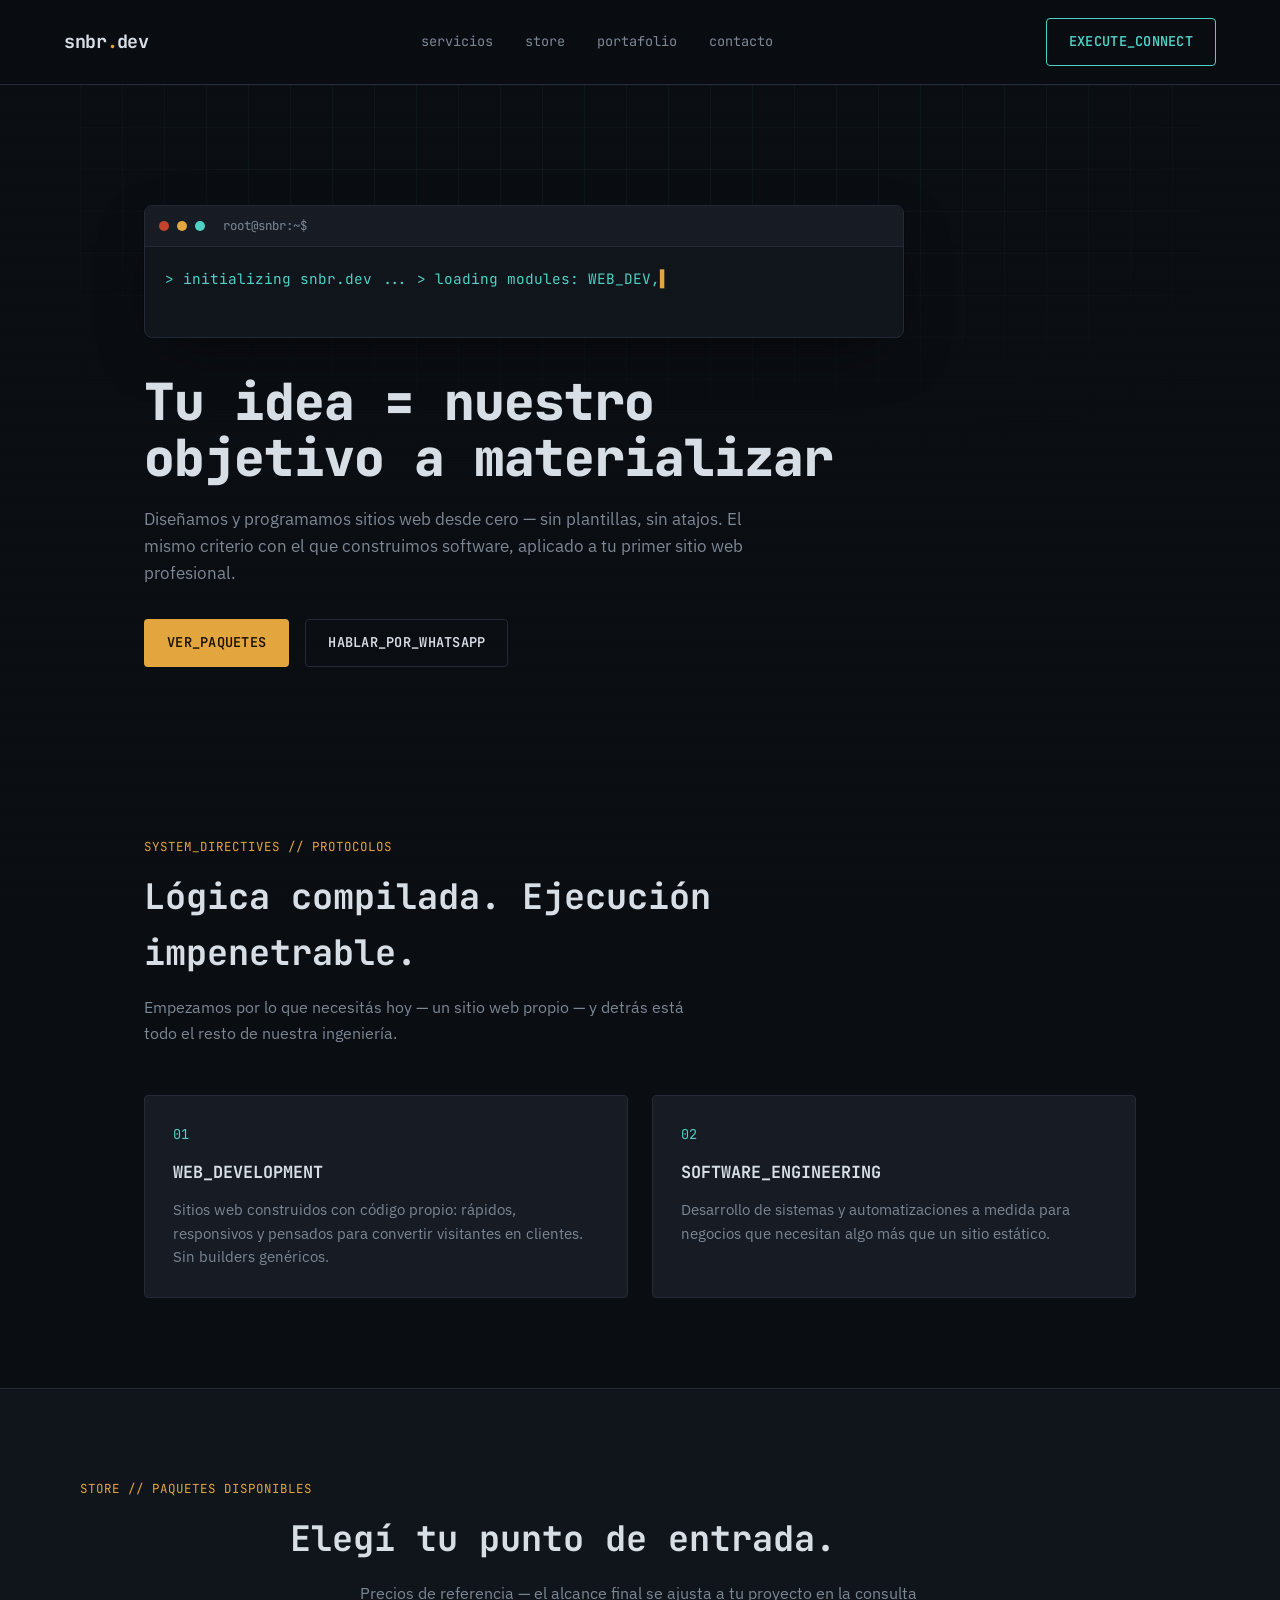
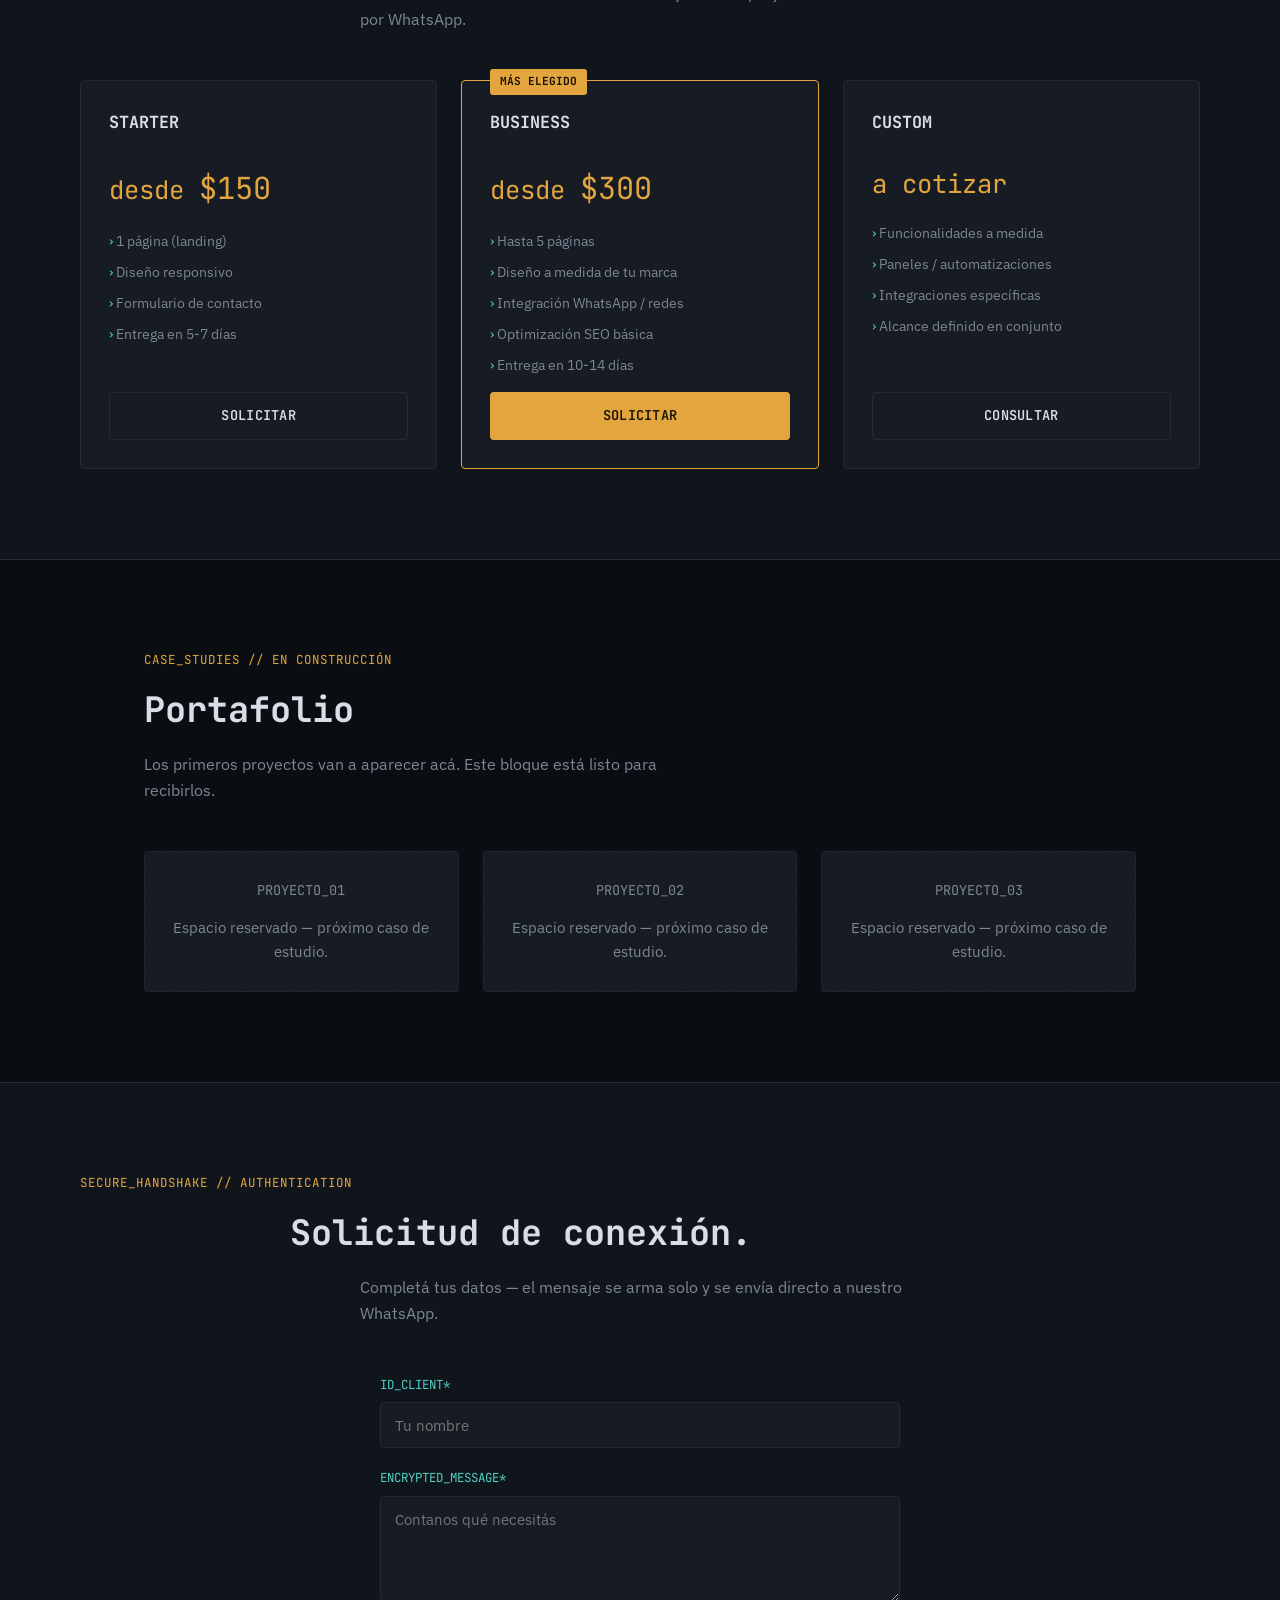
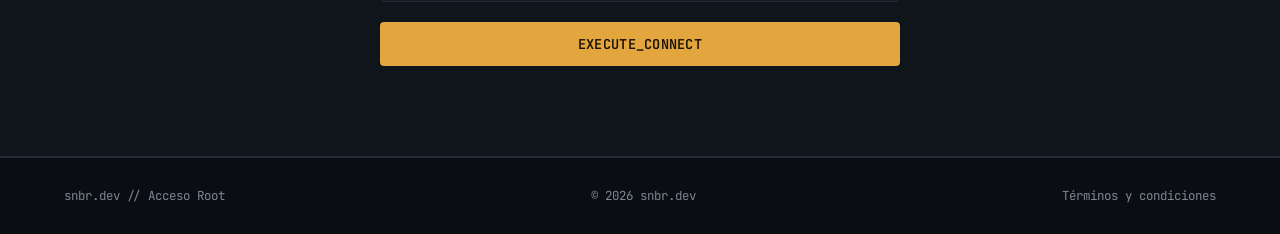
==== index.html @ dbf8ba13 "actualizacion sitio web" ====
<!DOCTYPE html>
<html lang="es">
<head>
<meta charset="UTF-8">
<meta name="viewport" content="width=device-width, initial-scale=1.0">
<title>snbr.dev // sistemas y sitios web</title>
<meta name="description" content="snbr.dev — desarrollo de sitios web y software a medida. Código propio, sin plantillas.">
<link rel="preconnect" href="https://fonts.googleapis.com">
<link rel="preconnect" href="https://fonts.gstatic.com" crossorigin>
<link href="https://fonts.googleapis.com/css2?family=JetBrains+Mono:wght@400;500;700;800&family=IBM+Plex+Sans:wght@400;500;600&display=swap" rel="stylesheet">
<link rel="stylesheet" href="style.css">
</head>
<body>

<div class="scanline"></div>

<!-- NAV -->
<header class="nav" id="nav">
  <a href="#top" class="nav__logo">snbr<span class="dot">.</span>dev</a>
  <nav class="nav__links" id="navLinks">
    <a href="#servicios">servicios</a>
    <a href="#store">store</a>
    <a href="#portafolio">portafolio</a>
    <a href="#contacto">contacto</a>
  </nav>
  <a href="https://wa.link/q2kxcn" target="_blank" rel="noopener" class="btn btn--ghost nav__cta">EXECUTE_CONNECT</a>
  <button class="nav__toggle" id="navToggle" aria-label="Abrir menú">
    <span></span><span></span><span></span>
  </button>
</header>

<!-- HERO -->
<section class="hero" id="top">
  <div class="hero__grid"></div>
  <div class="hero__content">
    <div class="terminal" id="bootTerminal">
      <div class="terminal__bar">
        <span class="dot dot--red"></span><span class="dot dot--amber"></span><span class="dot dot--green"></span>
        <span class="terminal__title">root@snbr:~$</span>
      </div>
      <div class="terminal__body" id="bootBody">
        <span id="bootText"></span><span class="cursor">▌</span>
      </div>
    </div>

    <h1 class="hero__title">Tu idea = nuestro objetivo a materializar</h1>
    <p class="hero__subtitle">Diseñamos y programamos sitios web desde cero — sin plantillas, sin atajos. El mismo criterio con el que construimos software, aplicado a tu primer sitio web profesional.</p>

    <div class="hero__actions">
      <a href="#store" class="btn btn--primary">VER_PAQUETES</a>
      <a href="https://wa.link/q2kxcn" target="_blank" rel="noopener" class="btn btn--outline">HABLAR_POR_WHATSAPP</a>
    </div>
  </div>
</section>

<!-- SERVICIOS -->
<section class="section" id="servicios">
  <p class="eyebrow">SYSTEM_DIRECTIVES // PROTOCOLOS</p>
  <h2 class="section__title">Lógica compilada. Ejecución impenetrable.</h2>
  <p class="section__lead">Empezamos por lo que necesitás hoy — un sitio web propio — y detrás está todo el resto de nuestra ingeniería.</p>

  <div class="cards cards--2">
    <article class="card">
      <span class="card__index">01</span>
      <h3 class="card__title">WEB_DEVELOPMENT</h3>
      <p class="card__text">Sitios web construidos con código propio: rápidos, responsivos y pensados para convertir visitantes en clientes. Sin builders genéricos.</p>
    </article>
    <article class="card">
      <span class="card__index">02</span>
      <h3 class="card__title">SOFTWARE_ENGINEERING</h3>
      <p class="card__text">Desarrollo de sistemas y automatizaciones a medida para negocios que necesitan algo más que un sitio estático.</p>
    </article>
  </div>
</section>

<!-- STORE -->
<section class="section section--alt" id="store">
  <p class="eyebrow">STORE // PAQUETES DISPONIBLES</p>
  <h2 class="section__title">Elegí tu punto de entrada.</h2>
  <p class="section__lead">Precios de referencia — el alcance final se ajusta a tu proyecto en la consulta por WhatsApp.</p>

  <div class="cards cards--3">
    <article class="card card--pricing">
      <h3 class="card__title">STARTER</h3>
      <p class="card__price">desde <span>$150</span></p>
      <ul class="card__list">
        <li>1 página (landing)</li>
        <li>Diseño responsivo</li>
        <li>Formulario de contacto</li>
        <li>Entrega en 5-7 días</li>
      </ul>
      <a href="https://wa.link/q2kxcn" target="_blank" rel="noopener" class="btn btn--outline btn--block">SOLICITAR</a>
    </article>

    <article class="card card--pricing card--featured">
      <span class="card__badge">MÁS ELEGIDO</span>
      <h3 class="card__title">BUSINESS</h3>
      <p class="card__price">desde <span>$300</span></p>
      <ul class="card__list">
        <li>Hasta 5 páginas</li>
        <li>Diseño a medida de tu marca</li>
        <li>Integración WhatsApp / redes</li>
        <li>Optimización SEO básica</li>
        <li>Entrega en 10-14 días</li>
      </ul>
      <a href="https://wa.link/q2kxcn" target="_blank" rel="noopener" class="btn btn--primary btn--block">SOLICITAR</a>
    </article>

    <article class="card card--pricing">
      <h3 class="card__title">CUSTOM</h3>
      <p class="card__price">a cotizar</p>
      <ul class="card__list">
        <li>Funcionalidades a medida</li>
        <li>Paneles / automatizaciones</li>
        <li>Integraciones específicas</li>
        <li>Alcance definido en conjunto</li>
      </ul>
      <a href="https://wa.link/q2kxcn" target="_blank" rel="noopener" class="btn btn--outline btn--block">CONSULTAR</a>
    </article>
  </div>
</section>

<!-- PORTFOLIO -->
<section class="section" id="portafolio">
  <p class="eyebrow">CASE_STUDIES // EN CONSTRUCCIÓN</p>
  <h2 class="section__title">Portafolio</h2>
  <p class="section__lead">Los primeros proyectos van a aparecer acá. Este bloque está listo para recibirlos.</p>

  <div class="cards cards--3">
    <article class="card card--placeholder">
      <span class="card__index">PROYECTO_01</span>
      <p class="card__text">Espacio reservado — próximo caso de estudio.</p>
    </article>
    <article class="card card--placeholder">
      <span class="card__index">PROYECTO_02</span>
      <p class="card__text">Espacio reservado — próximo caso de estudio.</p>
    </article>
    <article class="card card--placeholder">
      <span class="card__index">PROYECTO_03</span>
      <p class="card__text">Espacio reservado — próximo caso de estudio.</p>
    </article>
  </div>
</section>

<!-- CONTACTO -->
<section class="section section--alt" id="contacto">
  <p class="eyebrow">SECURE_HANDSHAKE // AUTHENTICATION</p>
  <h2 class="section__title">Solicitud de conexión.</h2>
  <p class="section__lead">Completá tus datos — el mensaje se arma solo y se envía directo a nuestro WhatsApp.</p>

  <form class="terminal-form" id="contactForm">
    <label class="field">
      <span>ID_CLIENT*</span>
      <input type="text" id="fieldName" placeholder="Tu nombre" required>
    </label>
    <label class="field">
      <span>ENCRYPTED_MESSAGE*</span>
      <textarea id="fieldMessage" rows="4" placeholder="Contanos qué necesitás" required></textarea>
    </label>
    <button type="submit" class="btn btn--primary btn--block">EXECUTE_CONNECT</button>
  </form>
</section>

<footer class="footer">
  <span>snbr.dev // Acceso Root</span>
  <span>© 2026 snbr.dev</span>
  <a href="terms-and-conditions.html">Términos y condiciones</a>
</footer>

<script src="script.js"></script>
</body>
</html>
---- style.css ----
/* ===== TOKENS ===== */
:root{
  --bg: #0a0d12;
  --bg-surface: #10141b;
  --bg-elevated: #161b24;
  --border: #232a35;
  --text: #d7dee5;
  --text-dim: #7c8794;
  --accent-amber: #e3a63e;
  --accent-cyan: #4fd1c5;
  --accent-red: #c4432b;
  --font-mono: 'JetBrains Mono', ui-monospace, monospace;
  --font-sans: 'IBM Plex Sans', system-ui, sans-serif;
  --radius: 4px;
  --max-w: 1120px;
}

*{ box-sizing: border-box; margin:0; padding:0; }

html{ scroll-behavior: smooth; }

body{
  background: var(--bg);
  color: var(--text);
  font-family: var(--font-sans);
  line-height: 1.6;
  overflow-x: hidden;
}

img{ max-width:100%; display:block; }

a{ color: inherit; text-decoration:none; }

::selection{ background: var(--accent-amber); color: var(--bg); }

/* subtle CRT scanline overlay */
.scanline{
  position: fixed; inset:0; pointer-events:none; z-index: 999;
  background: repeating-linear-gradient(
    to bottom,
    rgba(255,255,255,0.015) 0px,
    rgba(255,255,255,0.015) 1px,
    transparent 1px,
    transparent 3px
  );
  mix-blend-mode: overlay;
}

/* ===== NAV ===== */
.nav{
  position: sticky; top:0; z-index: 100;
  display:flex; align-items:center; justify-content:space-between;
  padding: 18px clamp(20px, 5vw, 64px);
  background: rgba(10,13,18,0.85);
  backdrop-filter: blur(8px);
  border-bottom: 1px solid var(--border);
}
.nav__logo{
  font-family: var(--font-mono); font-weight:700; font-size: 1.15rem; letter-spacing: -0.02em;
}
.nav__logo .dot{ color: var(--accent-amber); }
.nav__links{ display:flex; gap: 32px; font-family: var(--font-mono); font-size: 0.85rem; }
.nav__links a{ color: var(--text-dim); transition: color .2s; }
.nav__links a:hover{ color: var(--accent-cyan); }
.nav__cta{ font-size: 0.78rem; padding: 8px 16px; }
.nav__toggle{ display:none; flex-direction:column; gap:5px; background:none; border:none; cursor:pointer; padding: 4px; }
.nav__toggle span{ width: 22px; height: 2px; background: var(--text); display:block; }

/* ===== BUTTONS ===== */
.btn{
  font-family: var(--font-mono); font-size: 0.85rem; font-weight:600; letter-spacing: 0.02em;
  padding: 12px 22px; border-radius: var(--radius); display:inline-block;
  border: 1px solid transparent; cursor:pointer; transition: all .2s ease;
}
.btn--primary{ background: var(--accent-amber); color: #1a1204; }
.btn--primary:hover{ filter: brightness(1.1); transform: translateY(-1px); }
.btn--outline{ border-color: var(--border); color: var(--text); }
.btn--outline:hover{ border-color: var(--accent-cyan); color: var(--accent-cyan); }
.btn--ghost{ border-color: var(--accent-cyan); color: var(--accent-cyan); }
.btn--ghost:hover{ background: var(--accent-cyan); color: var(--bg); }
.btn--block{ display:block; width:100%; text-align:center; }

/* ===== HERO ===== */
.hero{
  position:relative;
  padding: clamp(60px, 10vw, 120px) clamp(20px, 5vw, 64px) 80px;
  max-width: var(--max-w); margin: 0 auto;
}
.hero__grid{
  position:absolute; inset:0; z-index:-1;
  background-image:
    linear-gradient(rgba(79,209,197,0.05) 1px, transparent 1px),
    linear-gradient(90deg, rgba(79,209,197,0.05) 1px, transparent 1px);
  background-size: 42px 42px;
  mask-image: radial-gradient(ellipse 80% 60% at 50% 0%, black 40%, transparent 100%);
}
.hero__content{ max-width: 760px; }

.terminal{
  background: var(--bg-surface);
  border: 1px solid var(--border);
  border-radius: 8px;
  overflow:hidden;
  margin-bottom: 36px;
  box-shadow: 0 0 0 1px rgba(0,0,0,0.2), 0 20px 60px -20px rgba(0,0,0,0.6);
}
.terminal__bar{
  display:flex; align-items:center; gap:8px;
  padding: 10px 14px; background: var(--bg-elevated); border-bottom: 1px solid var(--border);
}
.dot{ width:10px; height:10px; border-radius:50%; display:inline-block; }
.dot--red{ background: var(--accent-red); }
.dot--amber{ background: var(--accent-amber); }
.dot--green{ background: var(--accent-cyan); }
.terminal__title{ margin-left: 10px; font-family: var(--font-mono); font-size: 0.78rem; color: var(--text-dim); }
.terminal__body{
  padding: 20px; font-family: var(--font-mono); font-size: 0.9rem; color: var(--accent-cyan);
  min-height: 90px;
}
.cursor{ animation: blink 1s step-start infinite; color: var(--accent-amber); }
@keyframes blink{ 50%{ opacity:0; } }

.hero__title{
  font-family: var(--font-mono); font-weight: 800; letter-spacing: -0.02em;
  font-size: clamp(2rem, 5vw, 3.2rem); line-height: 1.1; margin-bottom: 20px;
}
.hero__subtitle{ font-size: 1.05rem; color: var(--text-dim); max-width: 620px; margin-bottom: 32px; }
.hero__actions{ display:flex; gap: 16px; flex-wrap: wrap; }

/* ===== SECTIONS ===== */
.section{
  padding: 90px clamp(20px, 5vw, 64px);
  max-width: var(--max-w); margin: 0 auto;
}
.section--alt{ max-width: none; background: var(--bg-surface); border-top:1px solid var(--border); border-bottom:1px solid var(--border); }
.section--alt > *{ max-width: var(--max-w); margin-left:auto; margin-right:auto; }

.eyebrow{
  font-family: var(--font-mono); font-size: 0.78rem; color: var(--accent-amber);
  letter-spacing: 0.08em; margin-bottom: 12px;
}
.section__title{
  font-family: var(--font-mono); font-weight:700; font-size: clamp(1.6rem, 3.5vw, 2.2rem);
  margin-bottom: 14px; max-width: 700px;
}
.section__lead{ color: var(--text-dim); max-width: 560px; margin-bottom: 48px; }

/* ===== CARDS ===== */
.cards{ display:grid; gap: 24px; }
.cards--3{ grid-template-columns: repeat(3, 1fr); }
.cards--2{ grid-template-columns: repeat(2, 1fr); }
.card{
  background: var(--bg-elevated); border: 1px solid var(--border); border-radius: var(--radius);
  padding: 28px; position: relative;
}
.card__index{ font-family: var(--font-mono); color: var(--accent-cyan); font-size: 0.85rem; display:block; margin-bottom: 14px; }
.card__title{ font-family: var(--font-mono); font-size: 1.05rem; margin-bottom: 12px; }
.card__text{ color: var(--text-dim); font-size: 0.92rem; }

.card--placeholder{ border-style: dashed; text-align:center; color: var(--text-dim); }
.card--placeholder .card__index{ color: var(--text-dim); }

.card--pricing{ display:flex; flex-direction:column; gap: 16px; }
.card--pricing .card__price{ font-family: var(--font-mono); font-size: 1.6rem; color: var(--accent-amber); }
.card--pricing .card__price span{ font-size: 1.9rem; }
.card__list{ list-style:none; display:flex; flex-direction:column; gap:8px; color: var(--text-dim); font-size: 0.9rem; flex-grow:1; }
.card__list li::before{ content: "›  "; color: var(--accent-cyan); }
.card--featured{ border-color: var(--accent-amber); position:relative; }
.card__badge{
  position:absolute; top:-12px; left:28px; background: var(--accent-amber); color:#1a1204;
  font-family: var(--font-mono); font-size: 0.7rem; padding: 4px 10px; border-radius: 3px; font-weight:700;
}

/* ===== CONTACT FORM ===== */
.terminal-form{ max-width: 520px; display:flex; flex-direction:column; gap: 20px; }
.field{ display:flex; flex-direction:column; gap: 8px; }
.field span{ font-family: var(--font-mono); font-size: 0.78rem; color: var(--accent-cyan); }
.field input, .field textarea{
  background: var(--bg-elevated); border: 1px solid var(--border); border-radius: var(--radius);
  padding: 12px 14px; color: var(--text); font-family: var(--font-sans); font-size: 0.95rem; resize: vertical;
}
.field input:focus, .field textarea:focus{ outline: 2px solid var(--accent-cyan); outline-offset: 1px; }

/* ===== FOOTER ===== */
.footer{
  display:flex; flex-wrap:wrap; gap: 12px; justify-content:space-between; align-items:center;
  padding: 28px clamp(20px, 5vw, 64px); font-family: var(--font-mono); font-size: 0.78rem; color: var(--text-dim);
  border-top: 1px solid var(--border);
}
.footer a:hover{ color: var(--accent-cyan); }

/* ===== RESPONSIVE ===== */
@media (max-width: 860px){
  .cards--3{ grid-template-columns: 1fr; }
  .cards--2{ grid-template-columns: 1fr; }
}

@media (max-width: 720px){
  .nav__links, .nav__cta{ display:none; }
  .nav__toggle{ display:flex; }
  .nav.is-open .nav__links{
    display:flex; flex-direction:column; position:absolute; top:100%; left:0; right:0;
    background: var(--bg-surface); padding: 20px; border-bottom: 1px solid var(--border); gap: 16px;
  }
  .nav.is-open .nav__cta{ display:none; }
}

@media (prefers-reduced-motion: reduce){
  html{ scroll-behavior:auto; }
  .cursor{ animation:none; }
}
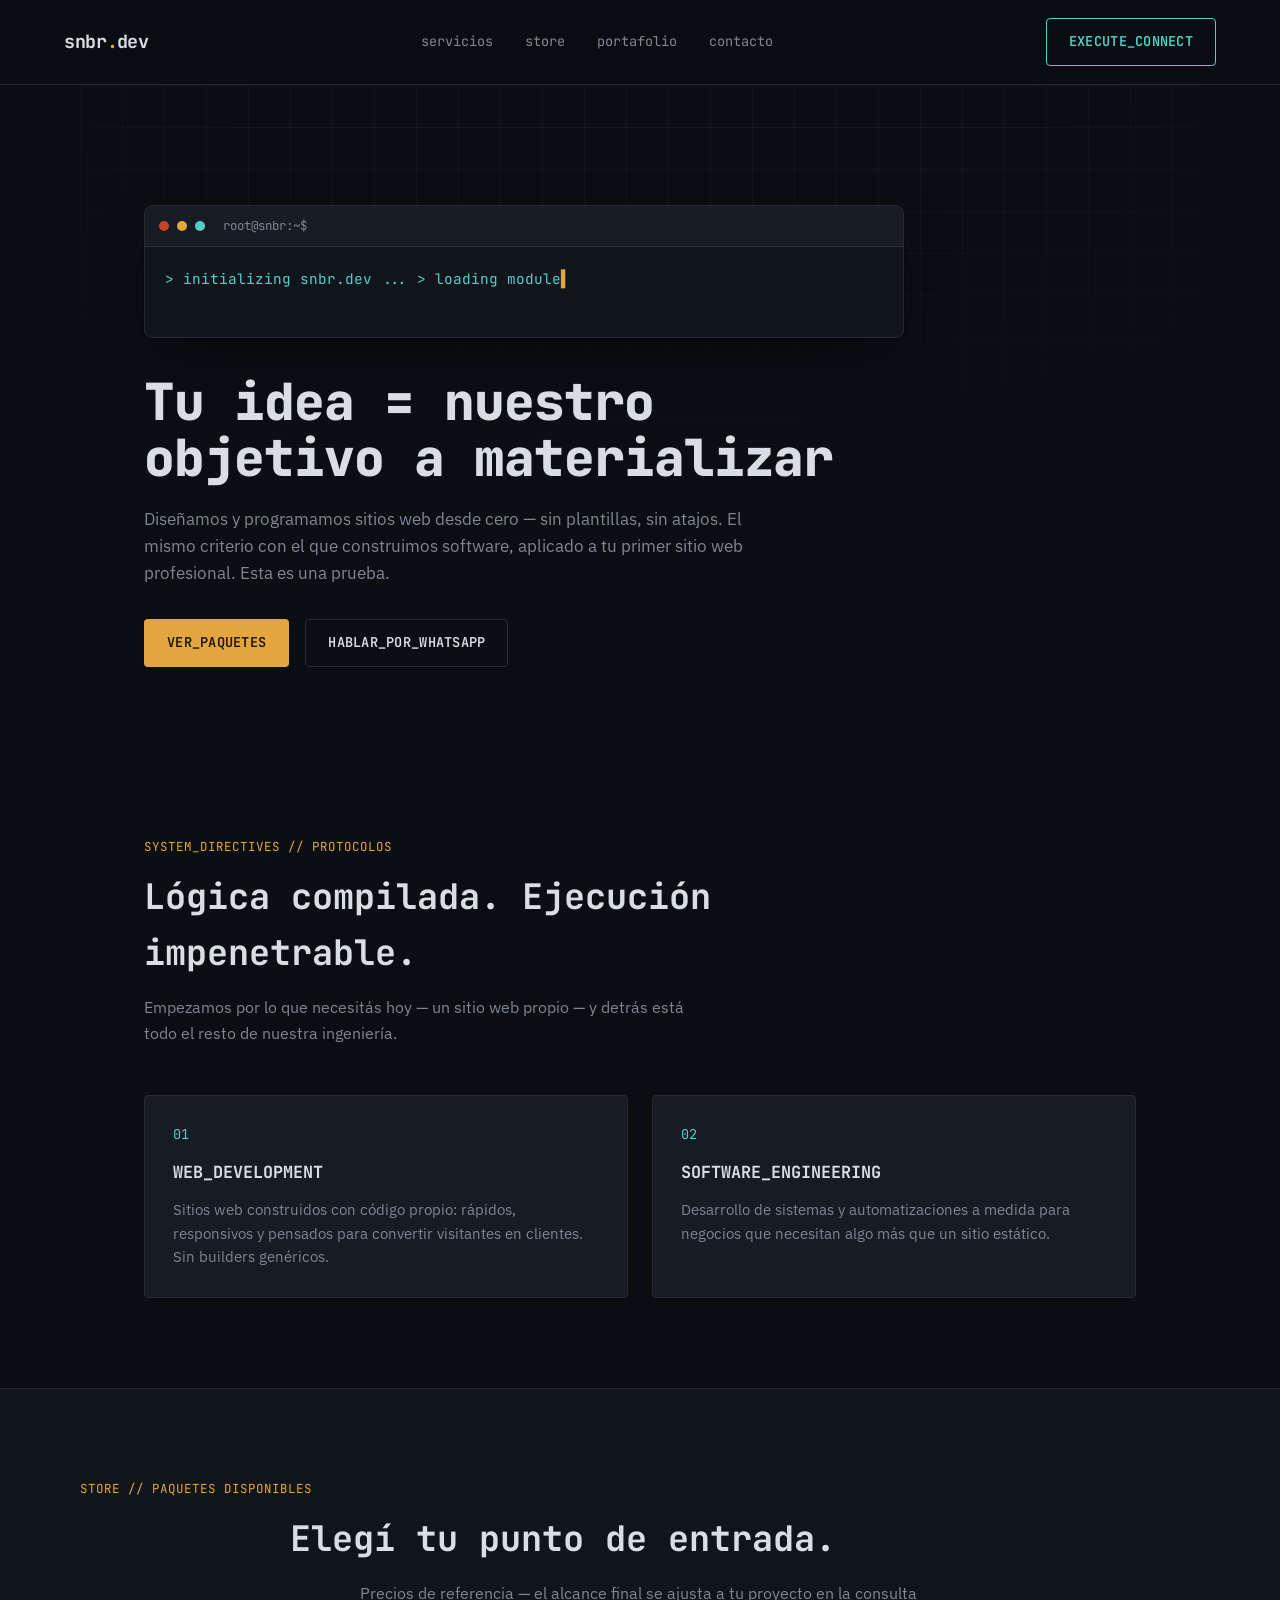
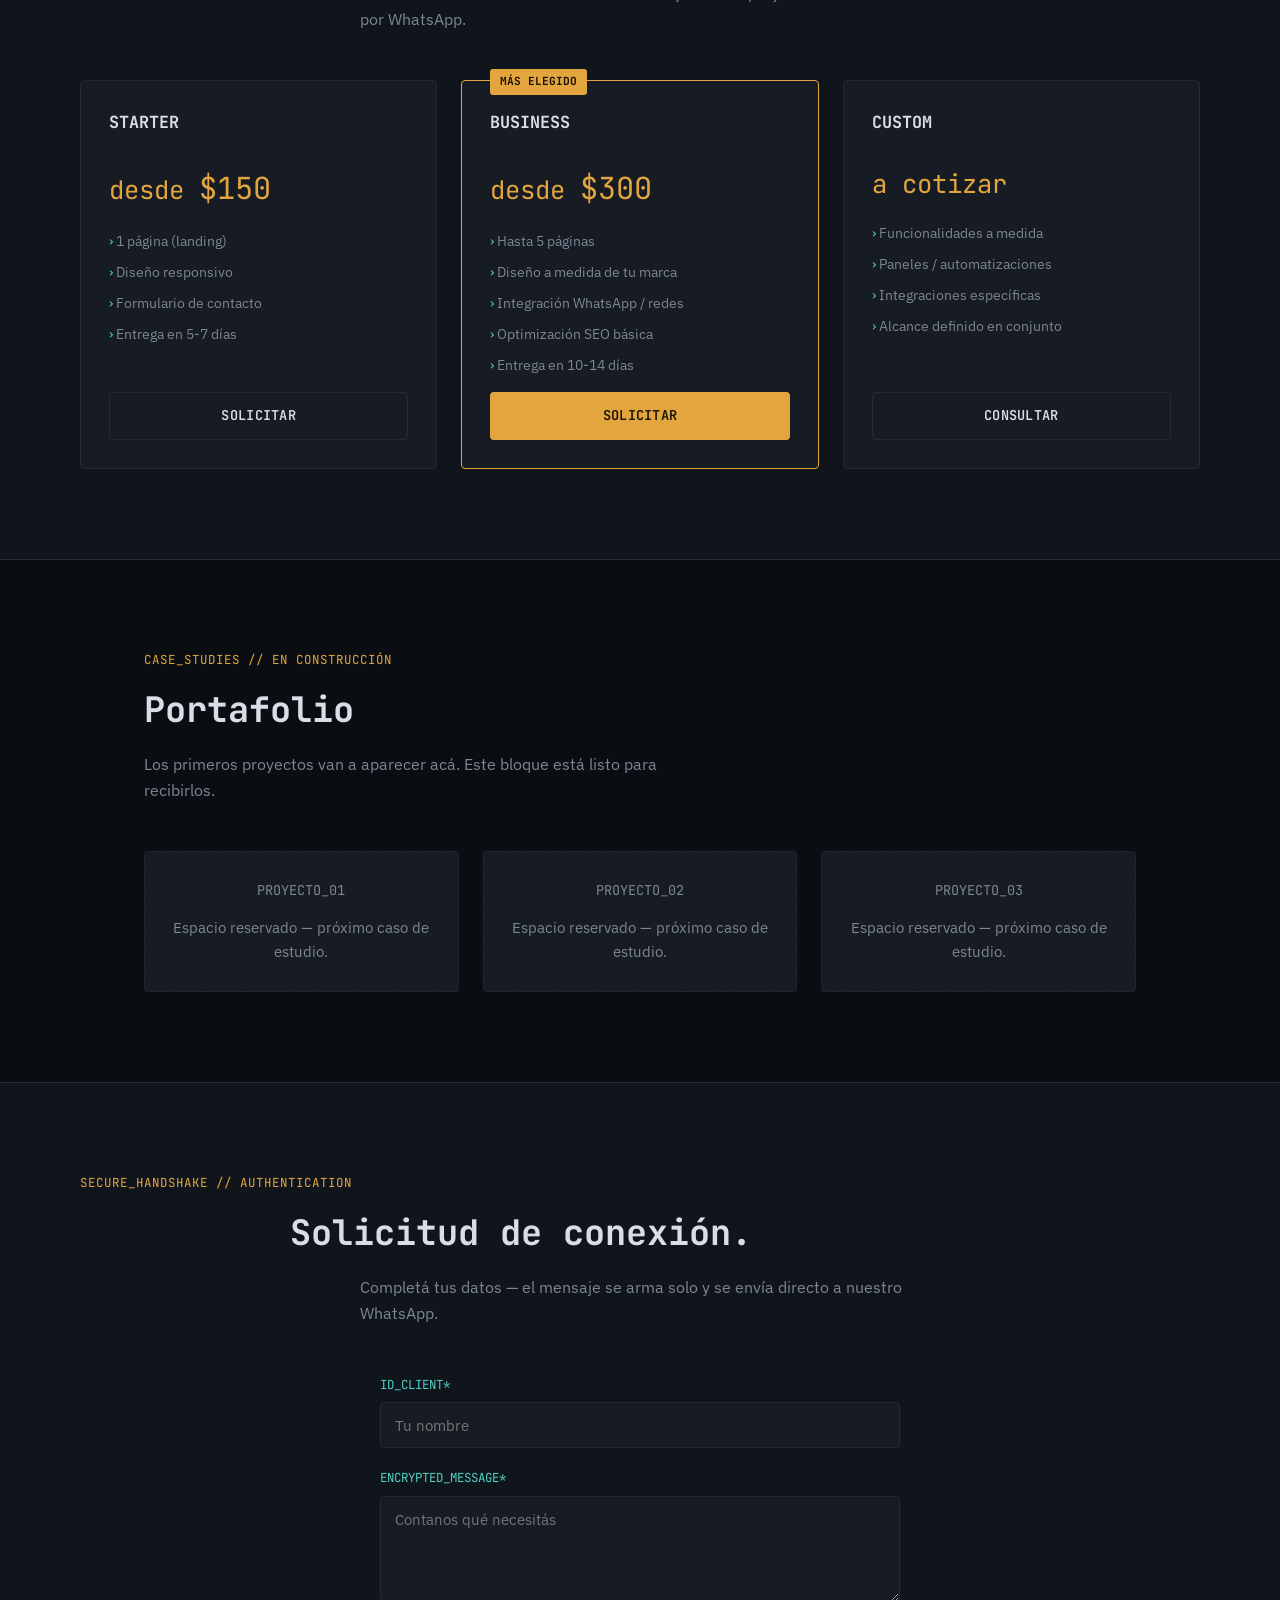
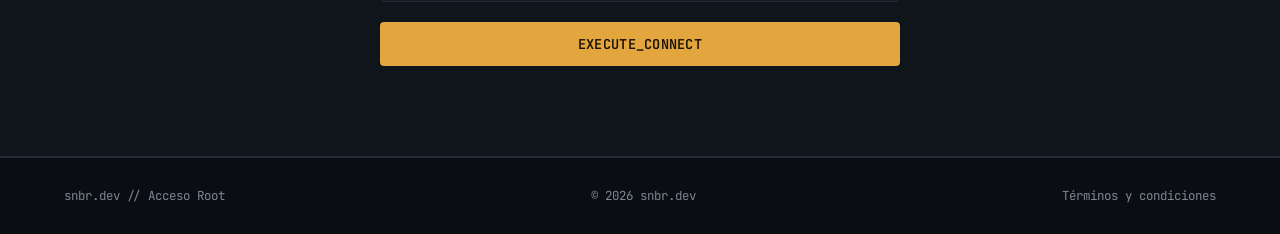
==== commit 80193a03: "Agregamos texto en la seccion HERO" ====
--- a/index.html
+++ b/index.html
@@ -44,7 +44,7 @@
     </div>
 
     <h1 class="hero__title">Tu idea = nuestro objetivo a materializar</h1>
-    <p class="hero__subtitle">Diseñamos y programamos sitios web desde cero — sin plantillas, sin atajos. El mismo criterio con el que construimos software, aplicado a tu primer sitio web profesional.</p>
+    <p class="hero__subtitle">Diseñamos y programamos sitios web desde cero — sin plantillas, sin atajos. El mismo criterio con el que construimos software, aplicado a tu primer sitio web profesional. Esta es una prueba.</p>
 
     <div class="hero__actions">
       <a href="#store" class="btn btn--primary">VER_PAQUETES</a>
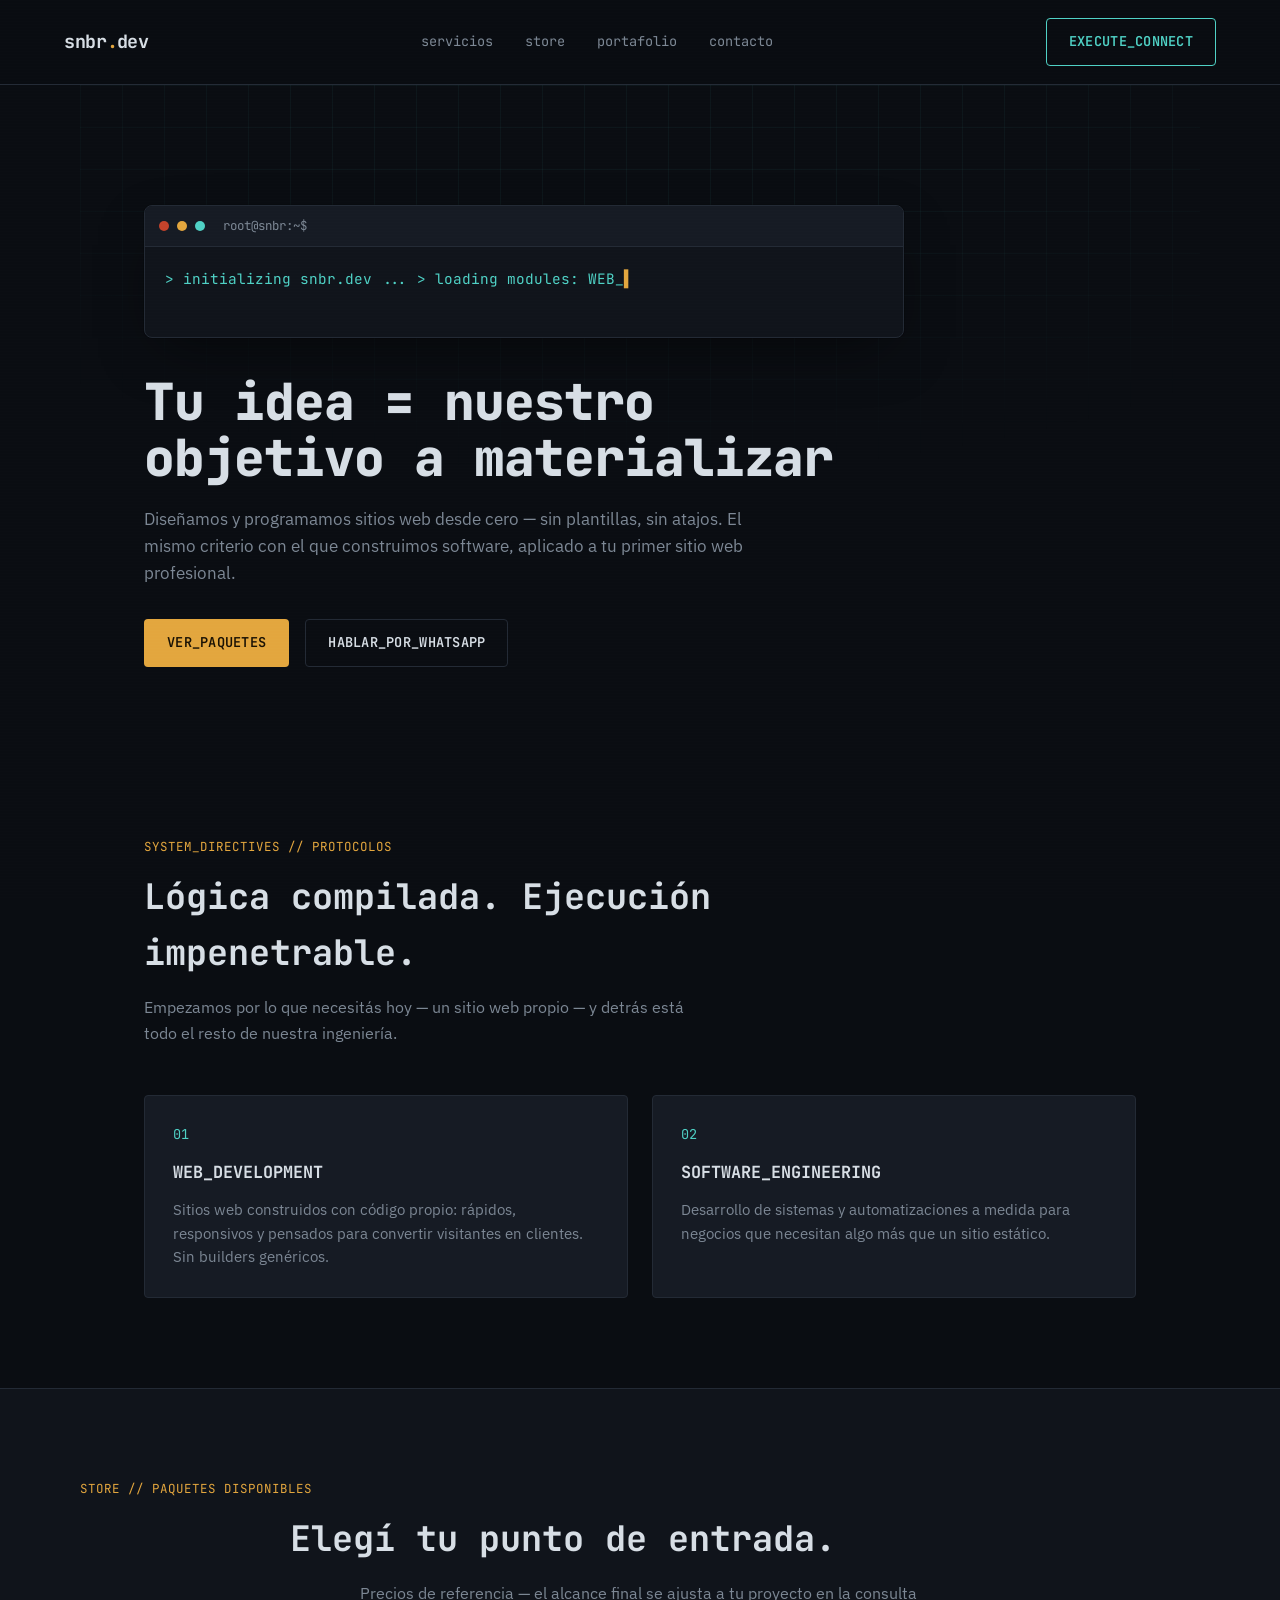
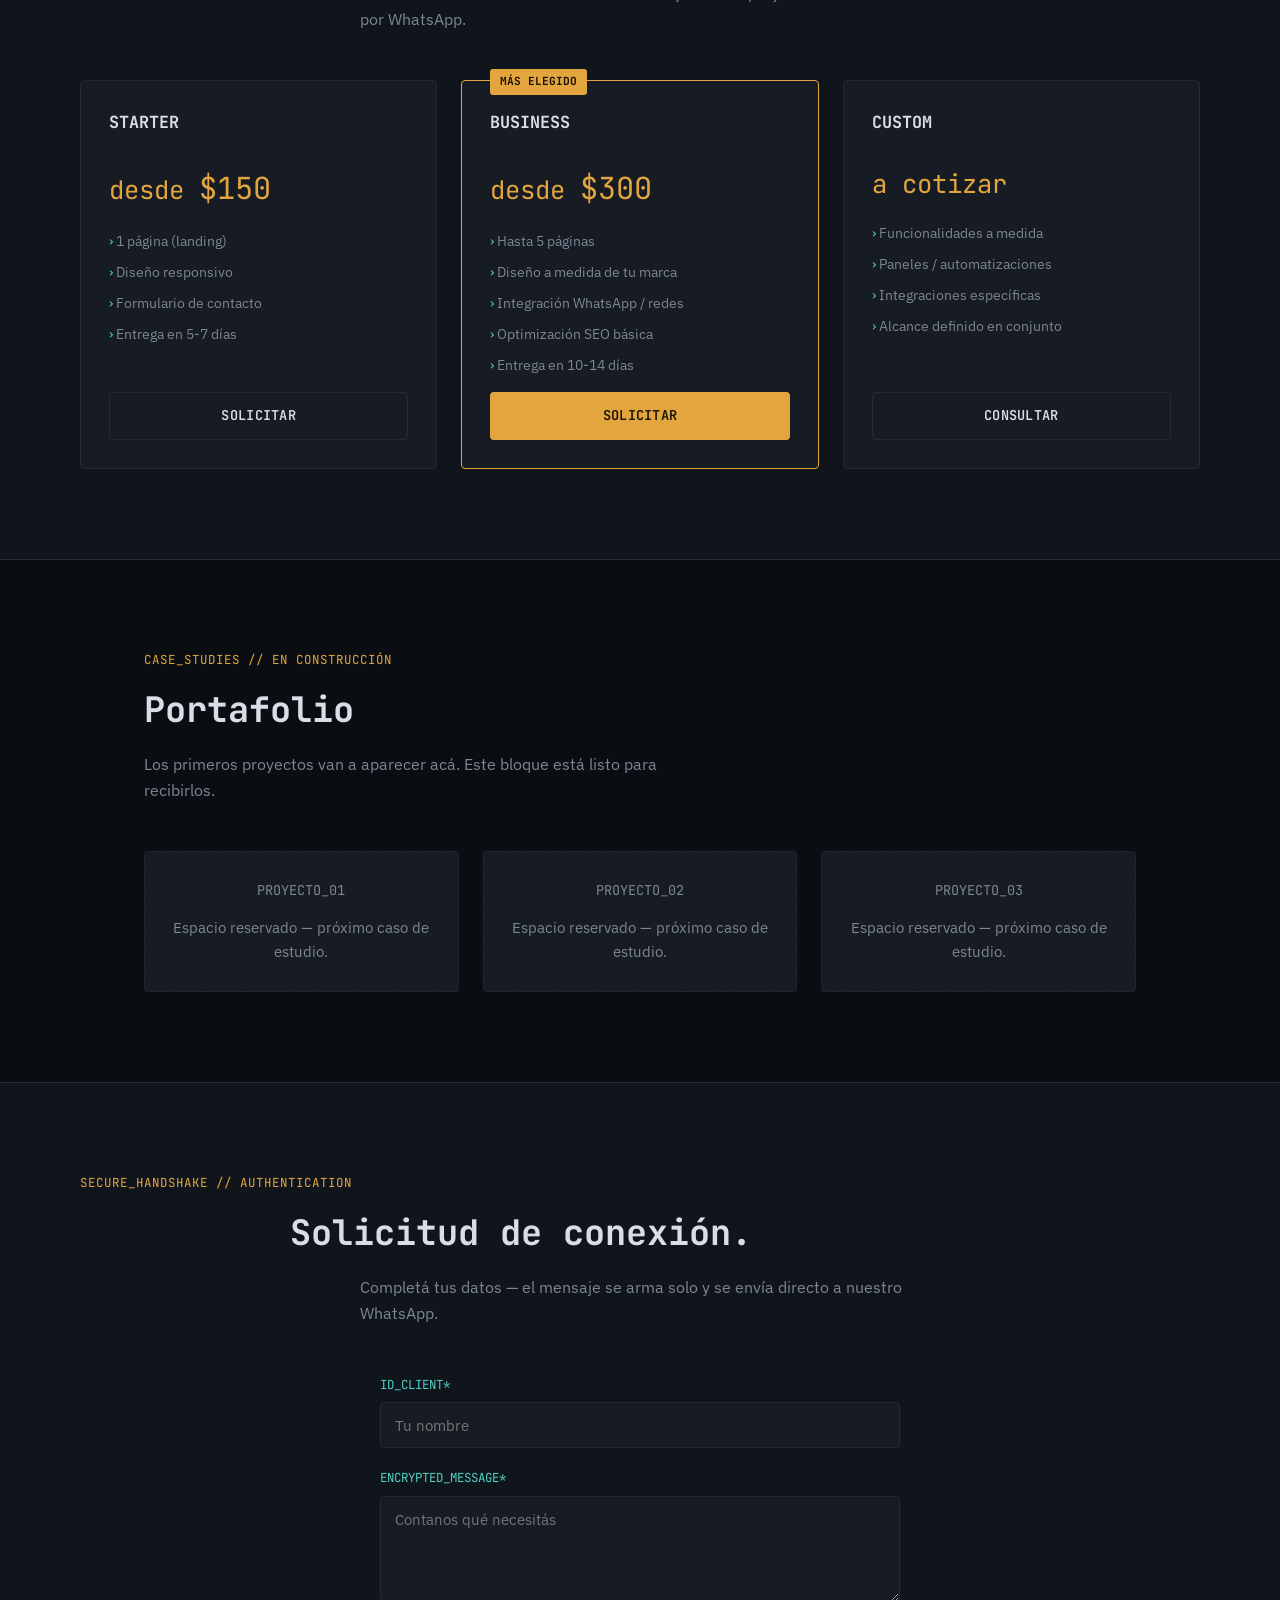
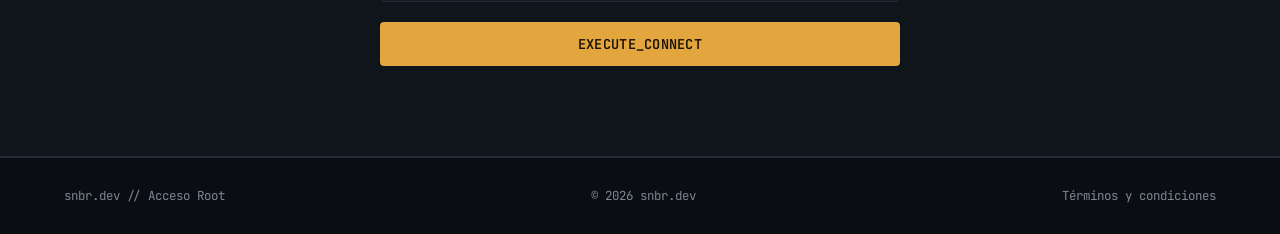
==== commit e6d7ee58: "agregar firma en codigo y pagina de terminos" ====
--- a/index.html
+++ b/index.html
@@ -1,3 +1,7 @@
+<!--
+  snbr.dev
+  Todos los derechos reservados.
+-->
 <!DOCTYPE html>
 <html lang="es">
 <head>
@@ -44,7 +48,7 @@
     </div>
 
     <h1 class="hero__title">Tu idea = nuestro objetivo a materializar</h1>
-    <p class="hero__subtitle">Diseñamos y programamos sitios web desde cero — sin plantillas, sin atajos. El mismo criterio con el que construimos software, aplicado a tu primer sitio web profesional. Esta es una prueba.</p>
+    <p class="hero__subtitle">Diseñamos y programamos sitios web desde cero — sin plantillas, sin atajos. El mismo criterio con el que construimos software, aplicado a tu primer sitio web profesional.</p>
 
     <div class="hero__actions">
       <a href="#store" class="btn btn--primary">VER_PAQUETES</a>
--- a/style.css
+++ b/style.css
@@ -1,3 +1,8 @@
+/*
+  snbr.dev
+  Todos los derechos reservados.
+*/
+
 /* ===== TOKENS ===== */
 :root{
   --bg: #0a0d12;
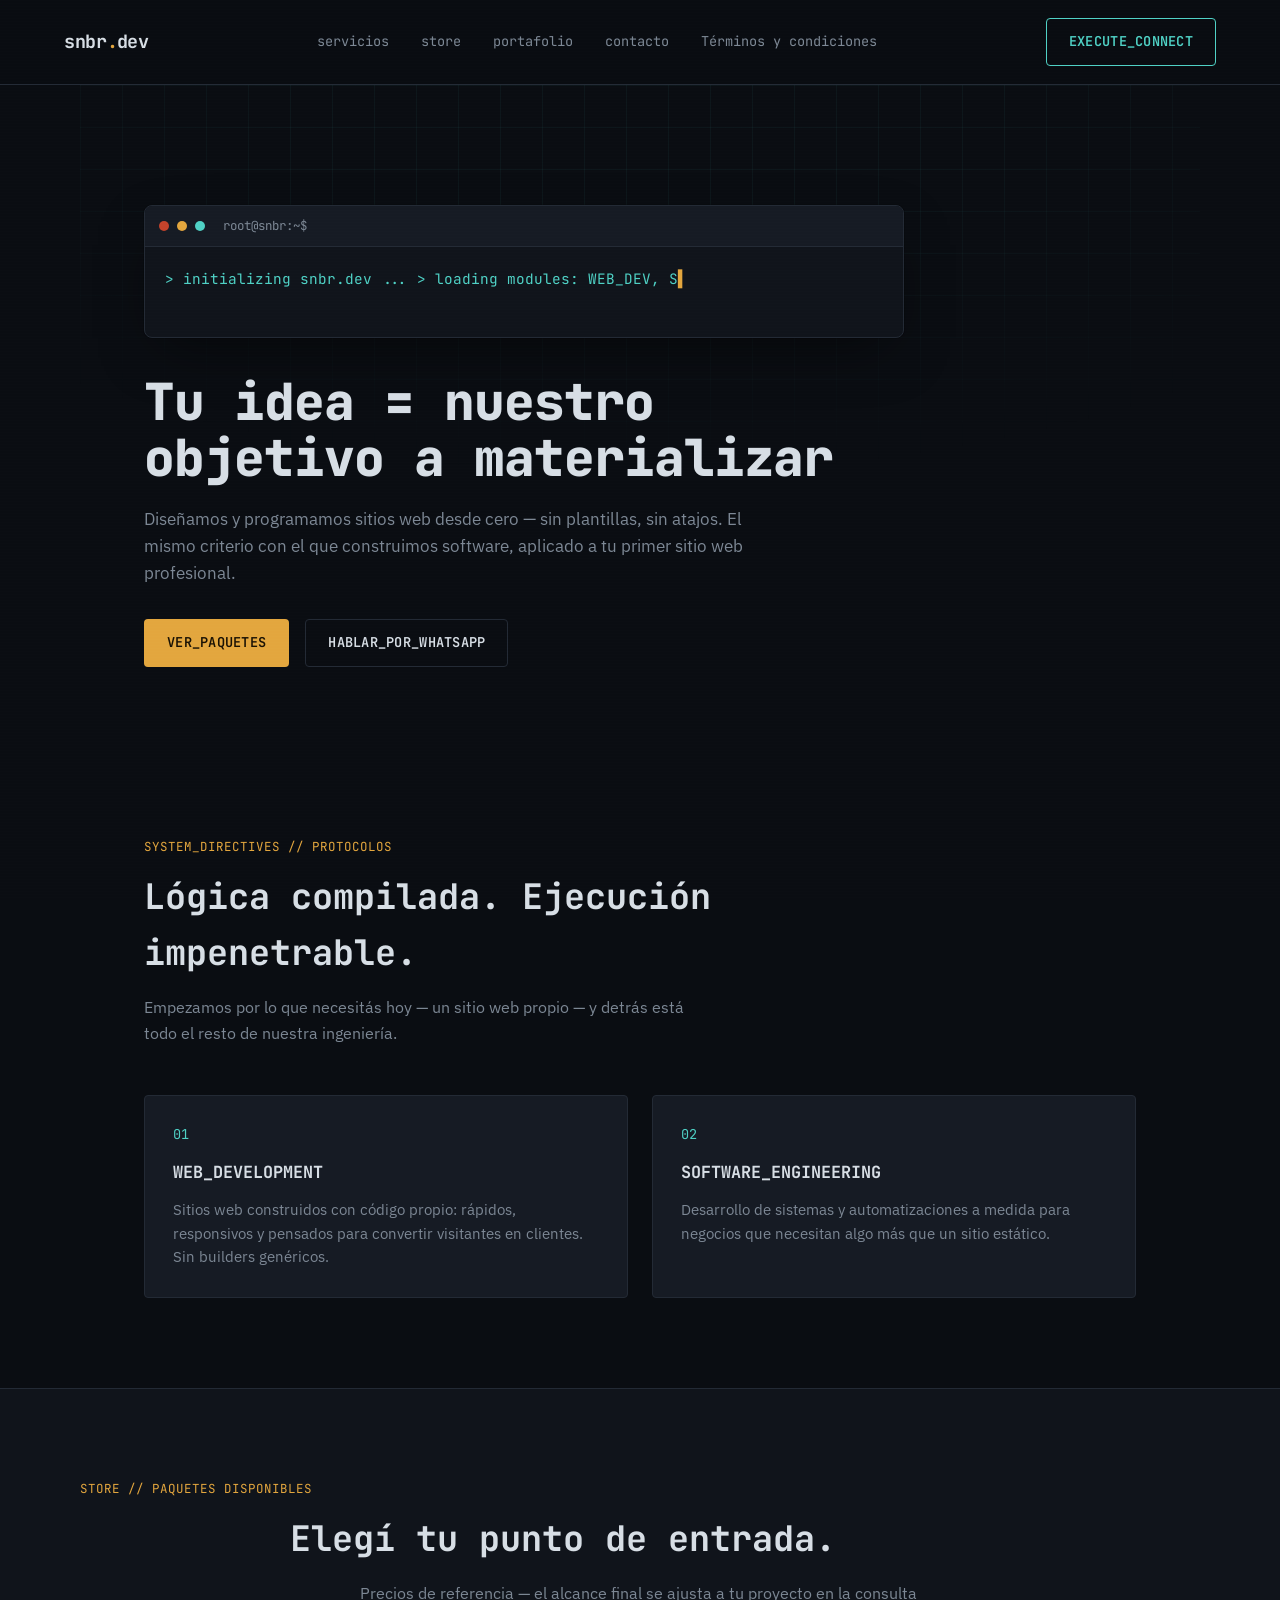
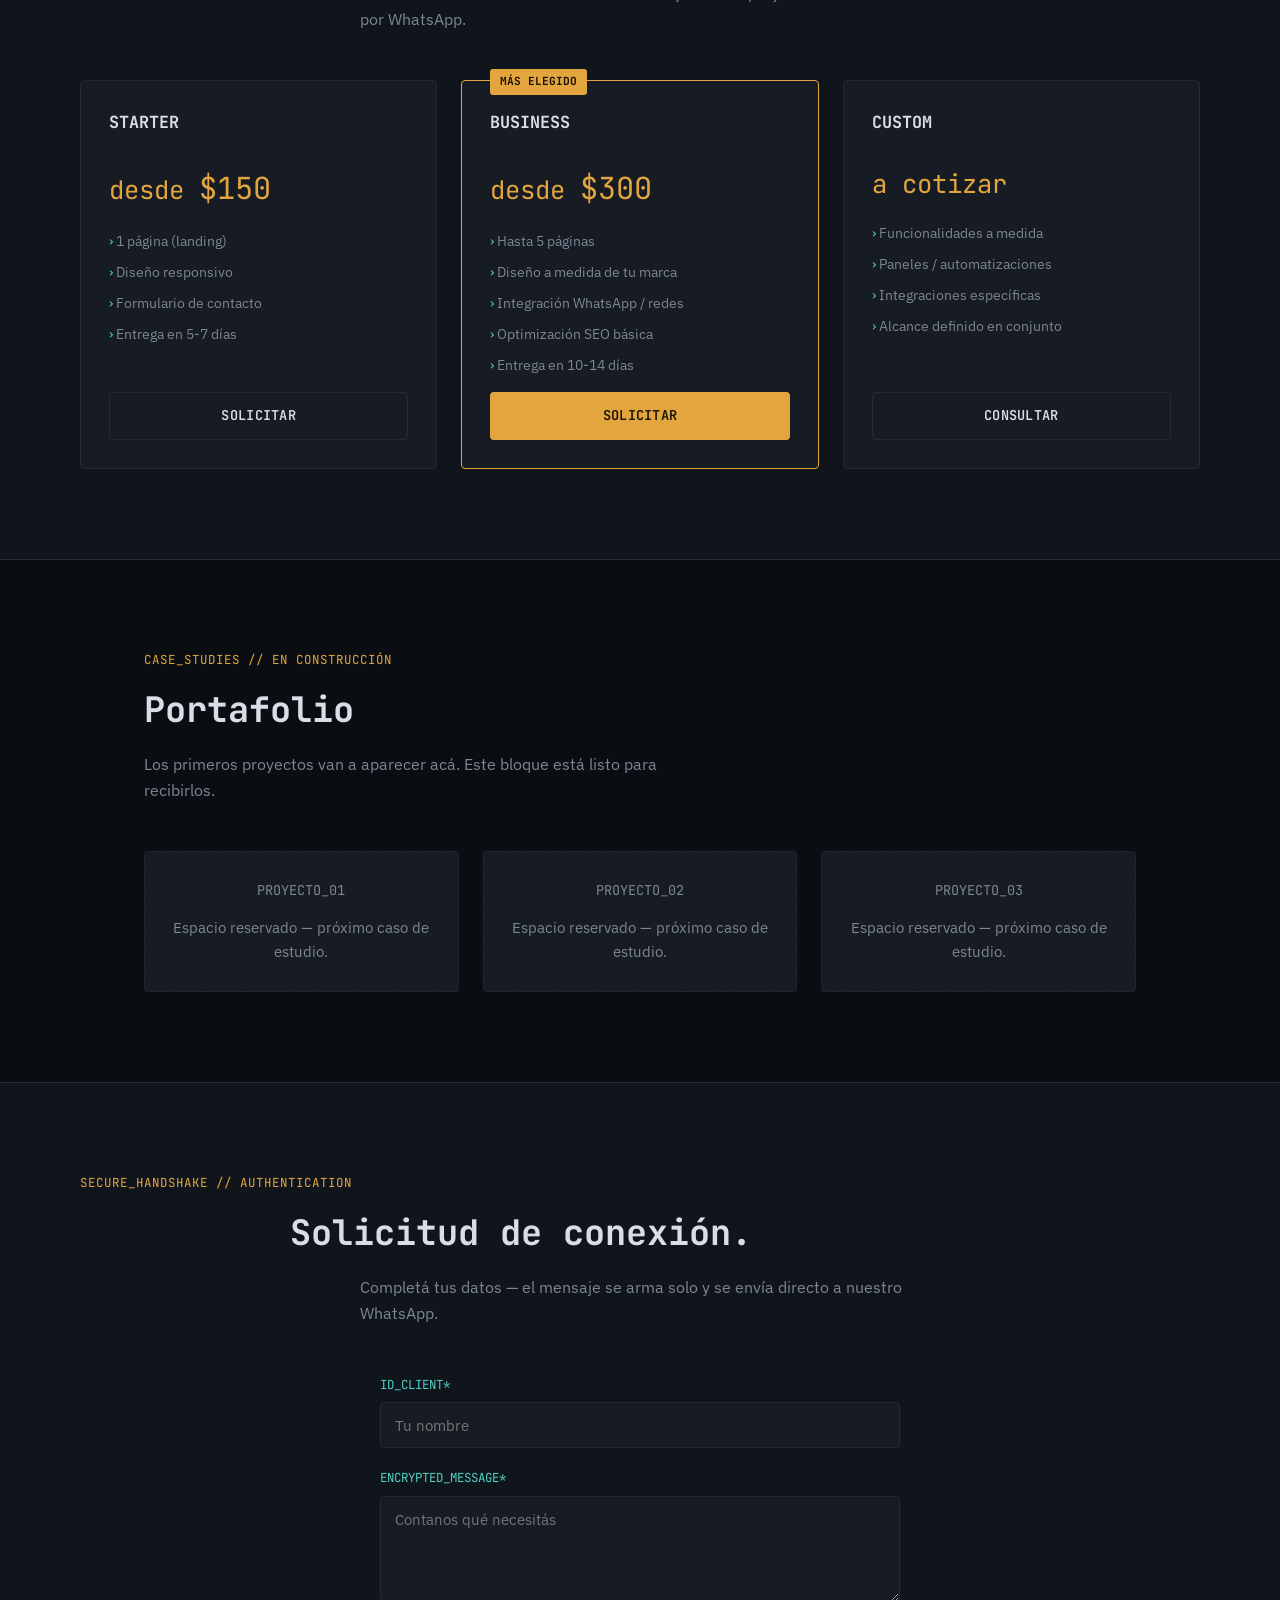
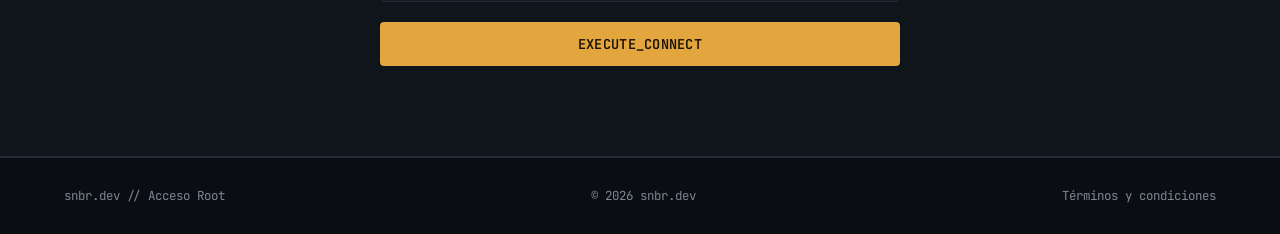
==== commit 5fbb1ee1: "Agregamos Terminos y Condiciones" ====
--- a/index.html
+++ b/index.html
@@ -26,6 +26,7 @@
     <a href="#store">store</a>
     <a href="#portafolio">portafolio</a>
     <a href="#contacto">contacto</a>
+    <a href="terms-and-conditions.html">Términos y condiciones</a>
   </nav>
   <a href="https://wa.link/q2kxcn" target="_blank" rel="noopener" class="btn btn--ghost nav__cta">EXECUTE_CONNECT</a>
   <button class="nav__toggle" id="navToggle" aria-label="Abrir menú">
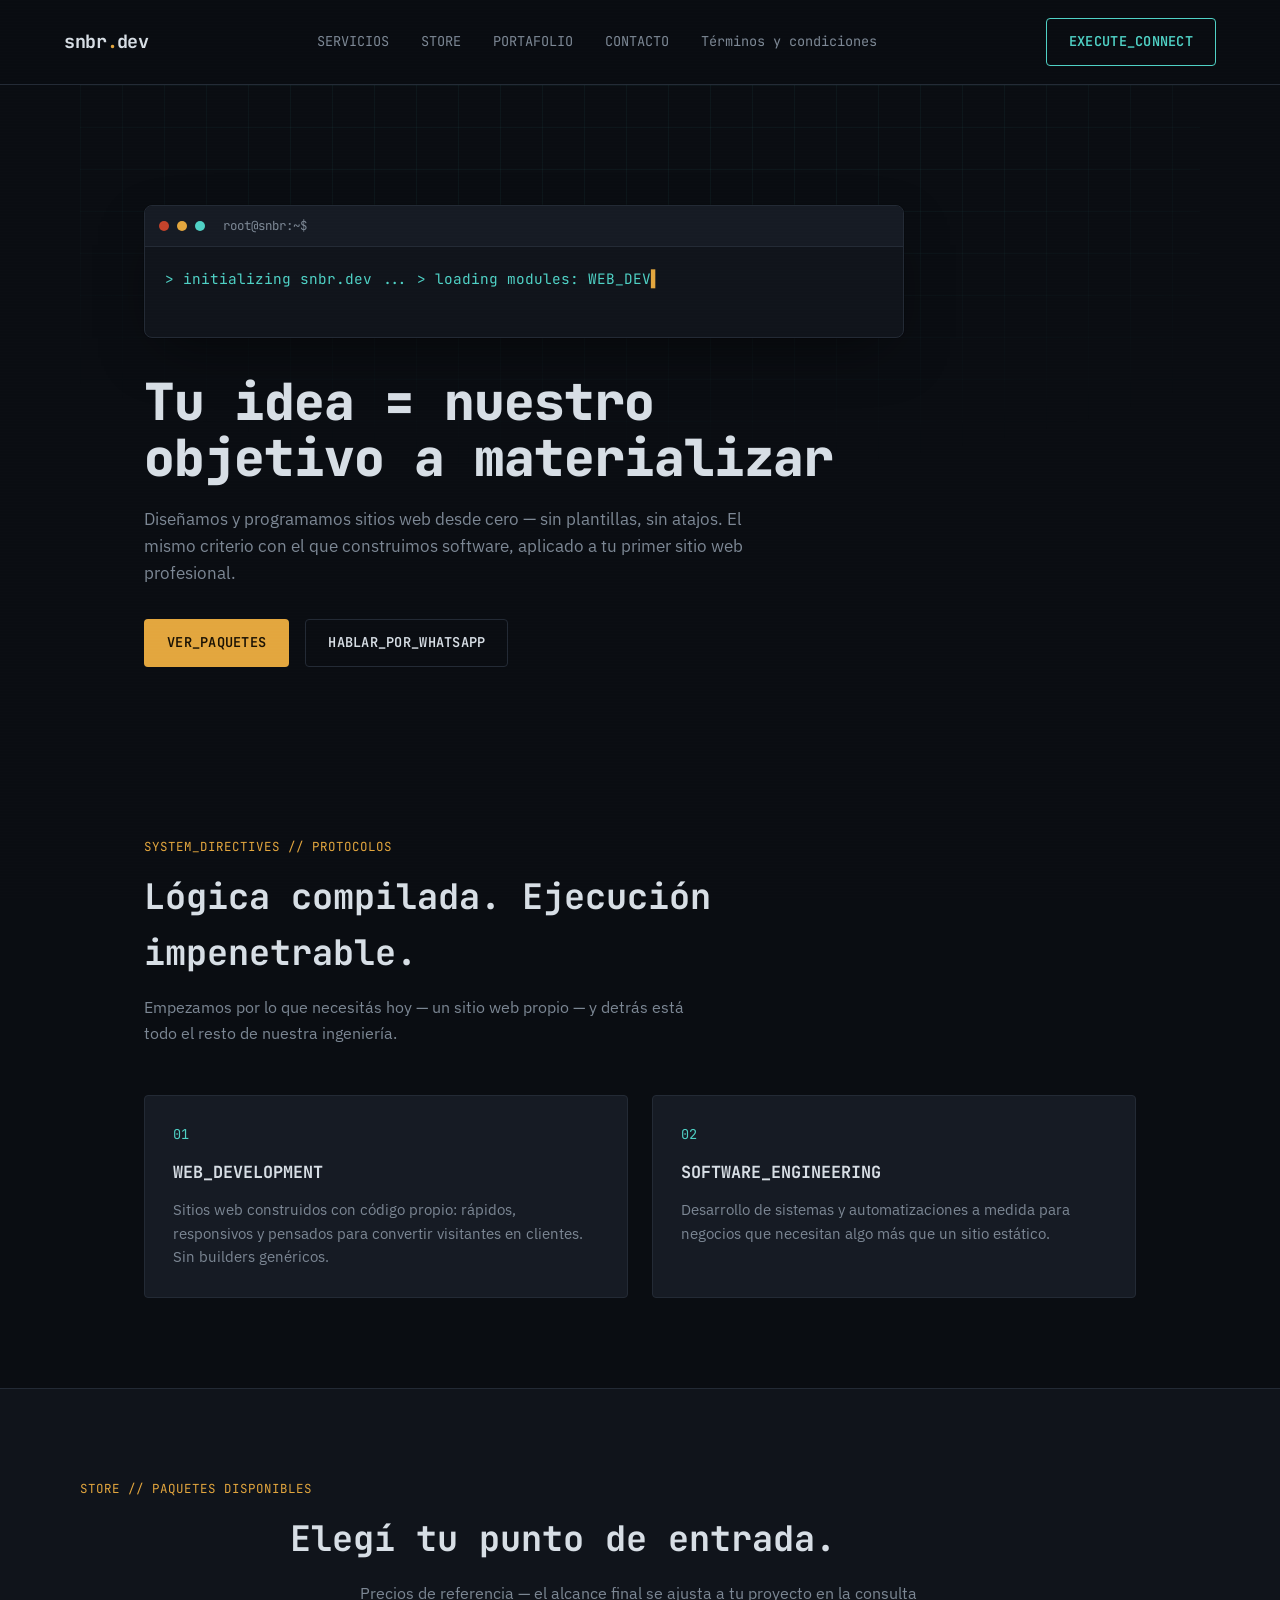
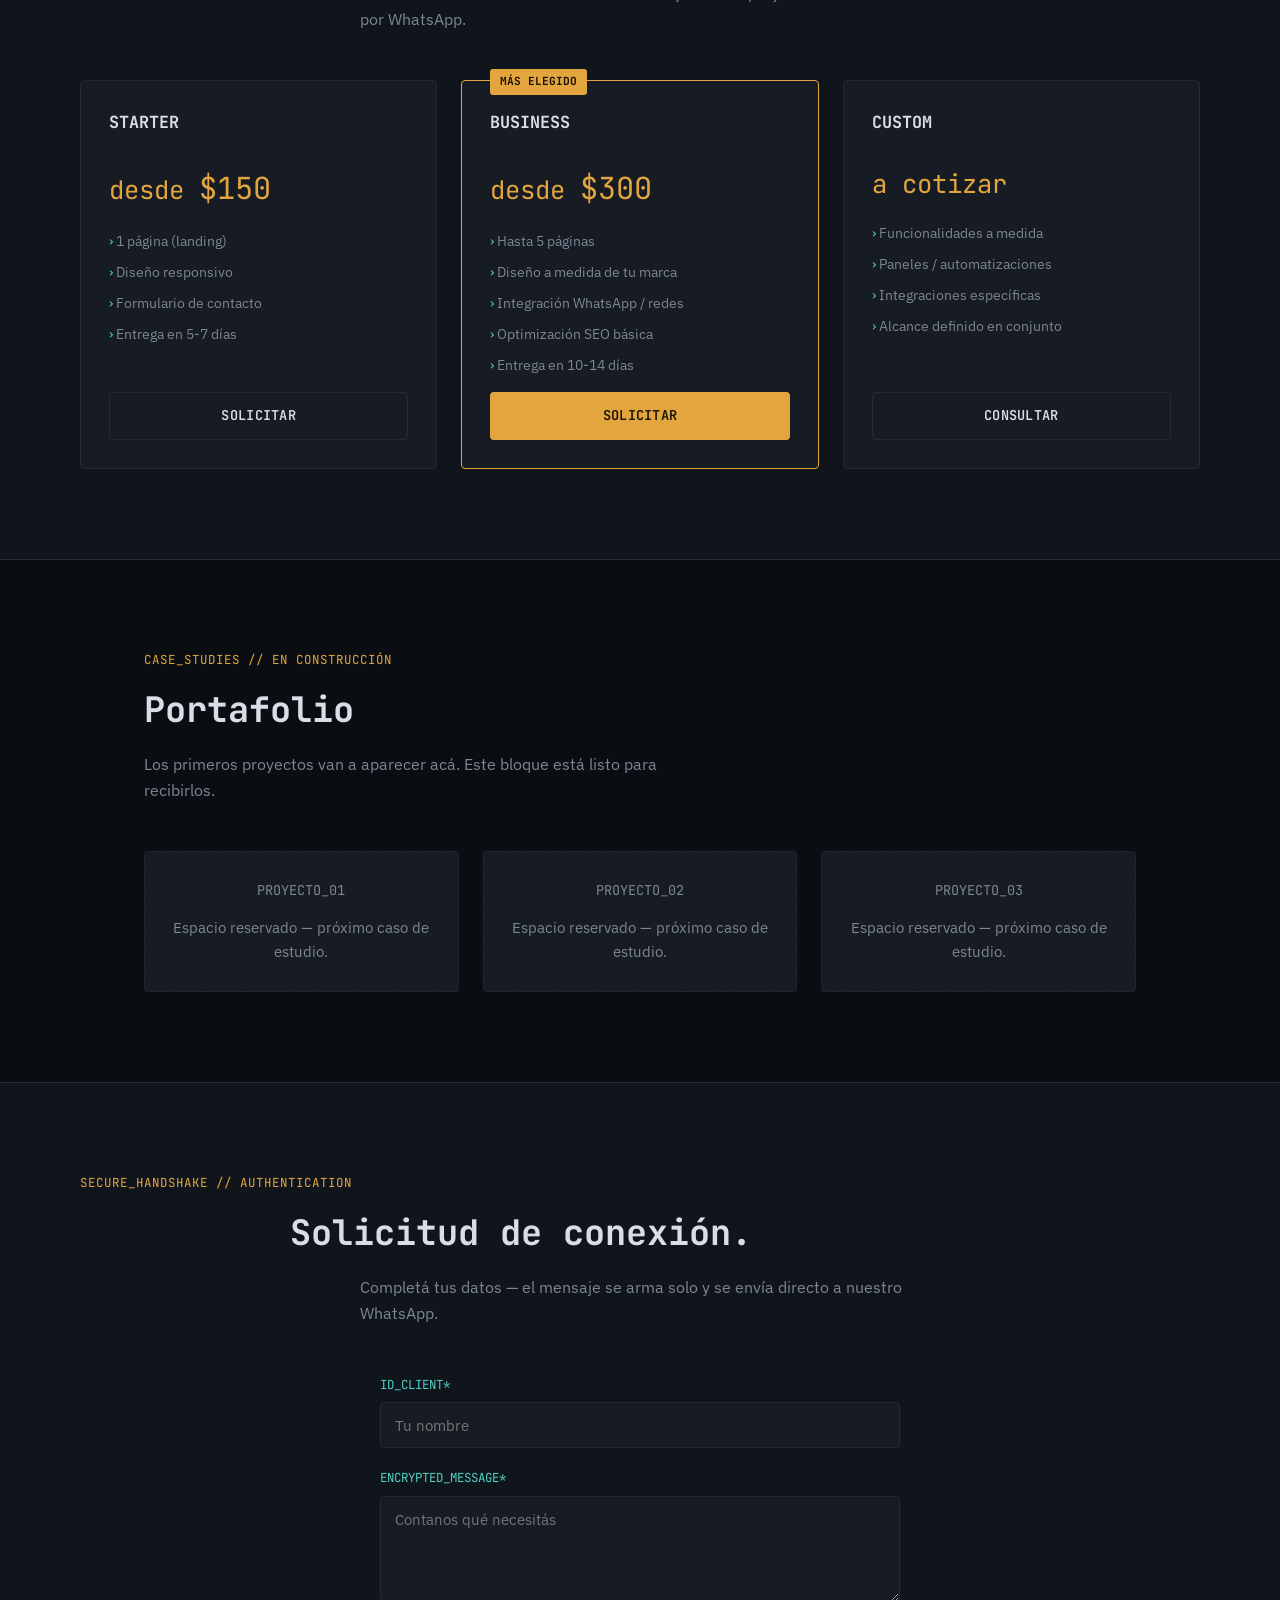
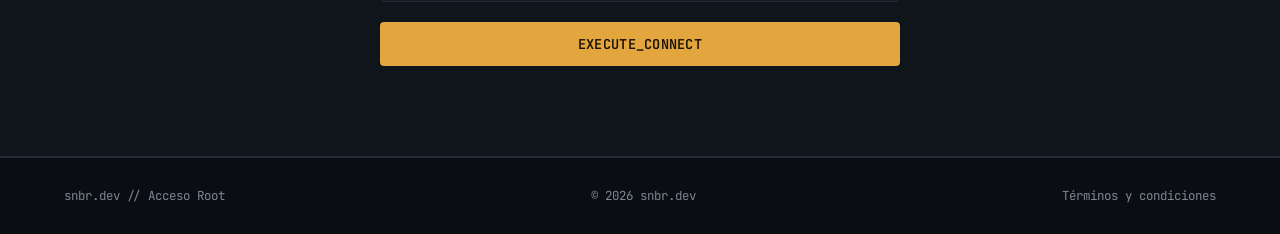
==== commit 2ac1742d: "Actualizacion de Opciones" ====
--- a/index.html
+++ b/index.html
@@ -22,10 +22,10 @@
 <header class="nav" id="nav">
   <a href="#top" class="nav__logo">snbr<span class="dot">.</span>dev</a>
   <nav class="nav__links" id="navLinks">
-    <a href="#servicios">servicios</a>
-    <a href="#store">store</a>
-    <a href="#portafolio">portafolio</a>
-    <a href="#contacto">contacto</a>
+    <a href="#servicios">SERVICIOS</a>
+    <a href="#store">STORE</a>
+    <a href="#portafolio">PORTAFOLIO</a>
+    <a href="#contacto">CONTACTO</a>
     <a href="terms-and-conditions.html">Términos y condiciones</a>
   </nav>
   <a href="https://wa.link/q2kxcn" target="_blank" rel="noopener" class="btn btn--ghost nav__cta">EXECUTE_CONNECT</a>
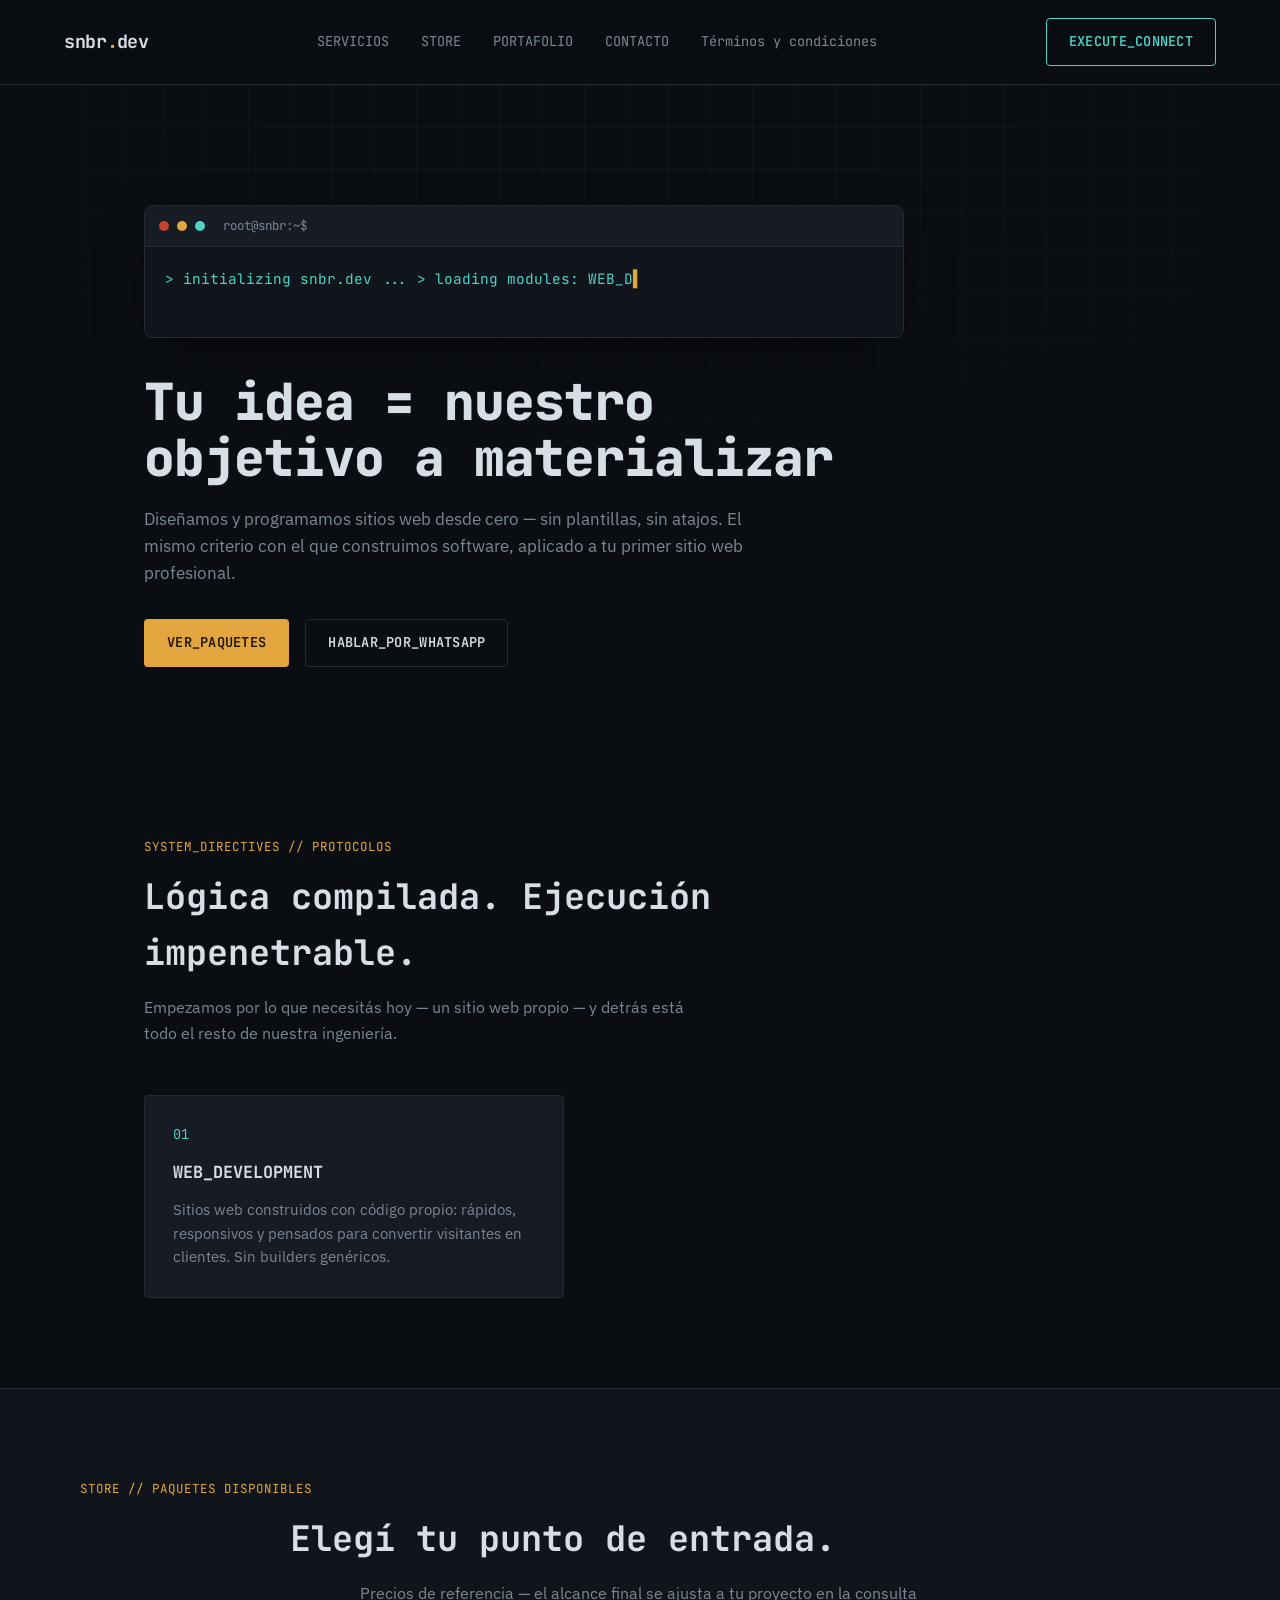
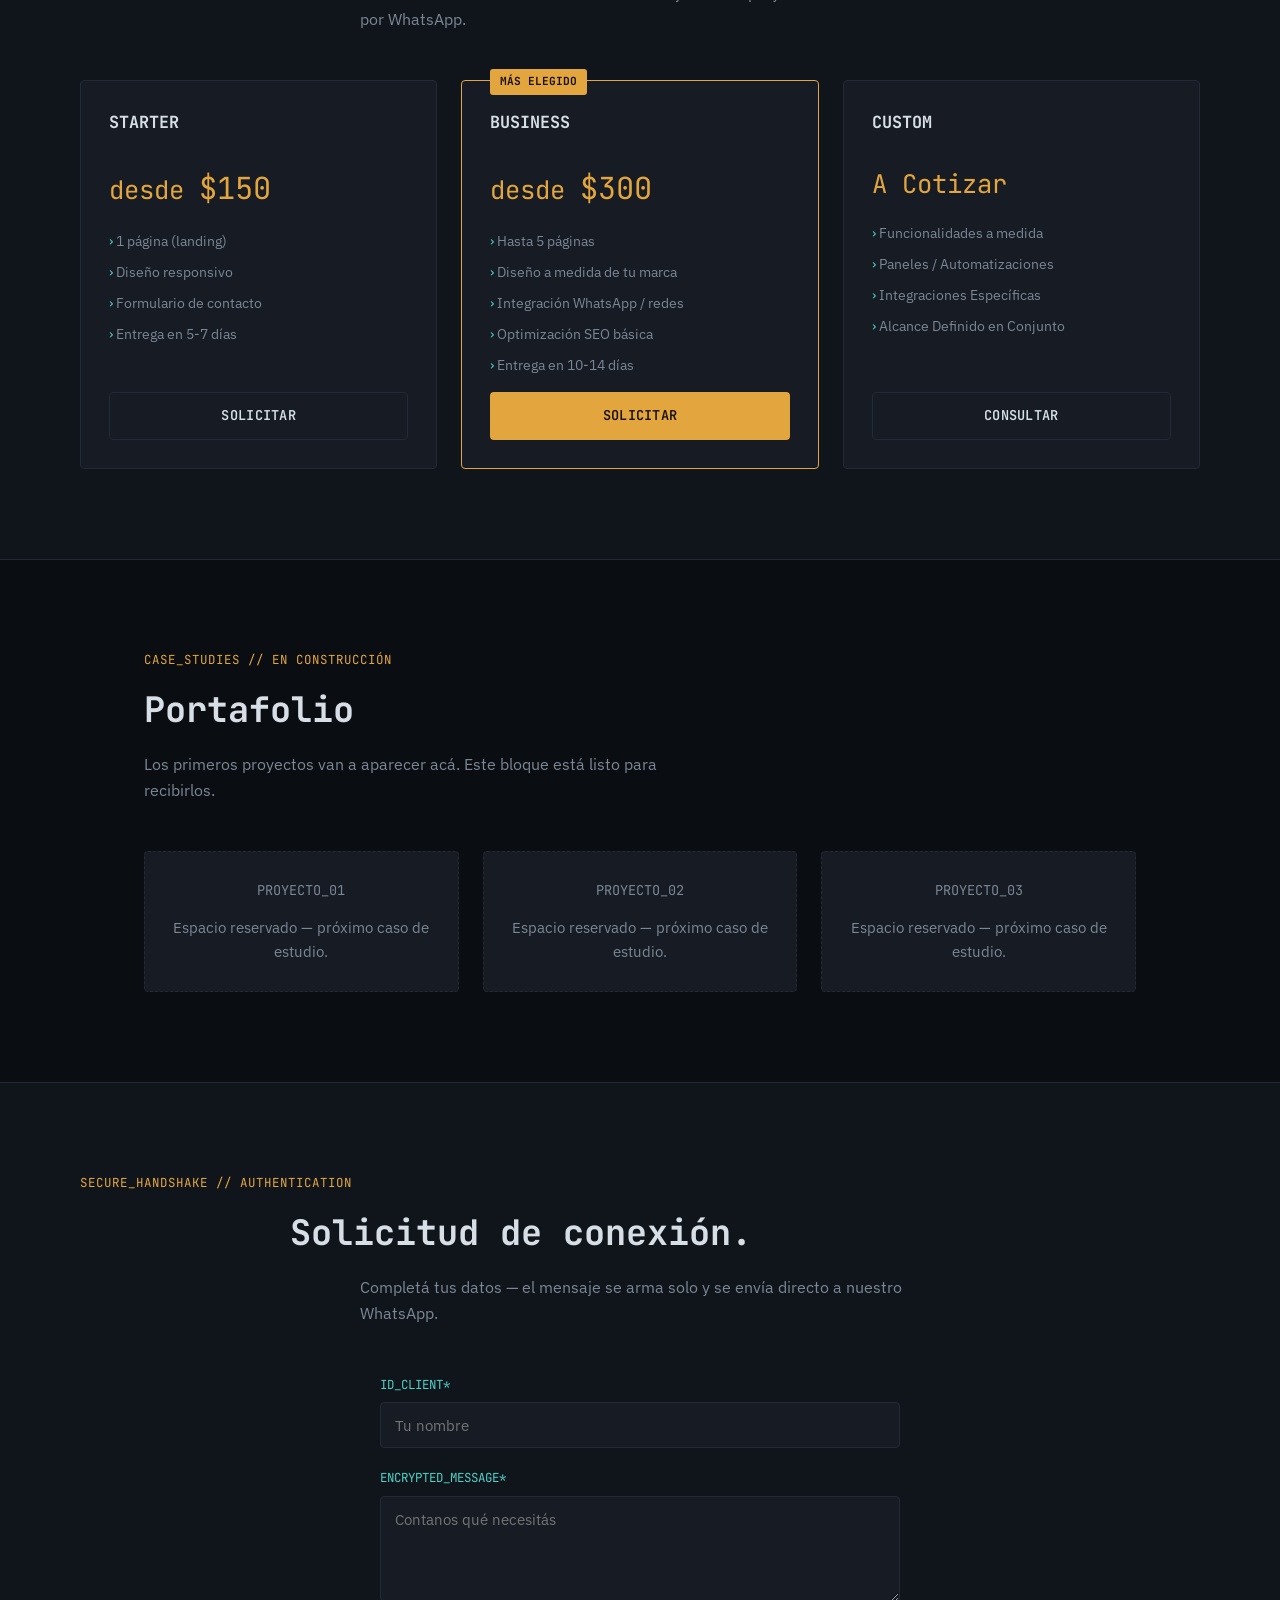
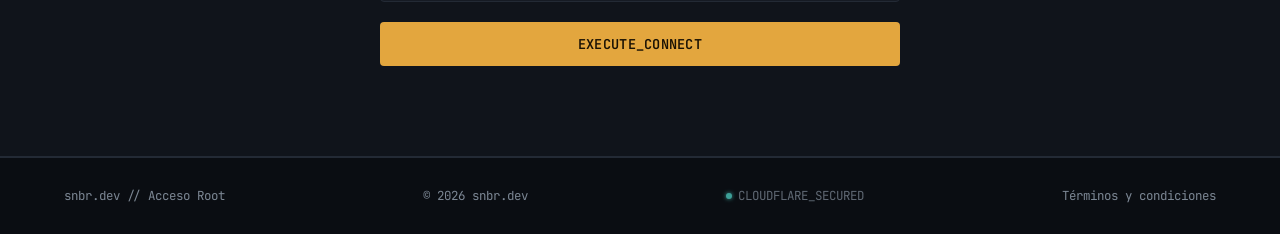
==== commit fac6e968: "Preparar sitio para lanzamiento: SEO, favicon y fix de WhatsApp - Acotar servicios visibles a pagina" ====
--- a/index.html
+++ b/index.html
@@ -9,6 +9,20 @@
 <meta name="viewport" content="width=device-width, initial-scale=1.0">
 <title>snbr.dev // sistemas y sitios web</title>
 <meta name="description" content="snbr.dev — desarrollo de sitios web y software a medida. Código propio, sin plantillas.">
+<link rel="icon" href="favicon.svg" type="image/svg+xml">
+<link rel="icon" href="favicon-32.png" sizes="32x32" type="image/png">
+<link rel="apple-touch-icon" href="apple-touch-icon.png">
+<link rel="canonical" href="https://www.snbr.dev/">
+<meta property="og:type" content="website">
+<meta property="og:url" content="https://www.snbr.dev/">
+<meta property="og:title" content="snbr.dev — sistemas y sitios web">
+<meta property="og:description" content="Desarrollo de sitios web a medida. Código propio, sin plantillas.">
+<meta property="og:image" content="https://www.snbr.dev/og-image.png">
+<meta property="og:locale" content="es_PY">
+<meta name="twitter:card" content="summary_large_image">
+<meta name="twitter:title" content="snbr.dev — sistemas y sitios web">
+<meta name="twitter:description" content="Desarrollo de sitios web a medida. Código propio, sin plantillas.">
+<meta name="twitter:image" content="https://www.snbr.dev/og-image.png">
 <link rel="preconnect" href="https://fonts.googleapis.com">
 <link rel="preconnect" href="https://fonts.gstatic.com" crossorigin>
 <link href="https://fonts.googleapis.com/css2?family=JetBrains+Mono:wght@400;500;700;800&family=IBM+Plex+Sans:wght@400;500;600&display=swap" rel="stylesheet">
@@ -64,16 +78,11 @@
   <h2 class="section__title">Lógica compilada. Ejecución impenetrable.</h2>
   <p class="section__lead">Empezamos por lo que necesitás hoy — un sitio web propio — y detrás está todo el resto de nuestra ingeniería.</p>
 
-  <div class="cards cards--2">
+  <div class="cards cards--1">
     <article class="card">
       <span class="card__index">01</span>
       <h3 class="card__title">WEB_DEVELOPMENT</h3>
       <p class="card__text">Sitios web construidos con código propio: rápidos, responsivos y pensados para convertir visitantes en clientes. Sin builders genéricos.</p>
-    </article>
-    <article class="card">
-      <span class="card__index">02</span>
-      <h3 class="card__title">SOFTWARE_ENGINEERING</h3>
-      <p class="card__text">Desarrollo de sistemas y automatizaciones a medida para negocios que necesitan algo más que un sitio estático.</p>
     </article>
   </div>
 </section>
@@ -113,12 +122,12 @@
 
     <article class="card card--pricing">
       <h3 class="card__title">CUSTOM</h3>
-      <p class="card__price">a cotizar</p>
+      <p class="card__price">A Cotizar</p>
       <ul class="card__list">
         <li>Funcionalidades a medida</li>
-        <li>Paneles / automatizaciones</li>
-        <li>Integraciones específicas</li>
-        <li>Alcance definido en conjunto</li>
+        <li>Paneles / Automatizaciones</li>
+        <li>Integraciones Específicas</li>
+        <li>Alcance Definido en Conjunto</li>
       </ul>
       <a href="https://wa.link/q2kxcn" target="_blank" rel="noopener" class="btn btn--outline btn--block">CONSULTAR</a>
     </article>
@@ -169,6 +178,7 @@
 <footer class="footer">
   <span>snbr.dev // Acceso Root</span>
   <span>© 2026 snbr.dev</span>
+  <span class="footer__badge"><span class="dot dot--green"></span>CLOUDFLARE_SECURED</span>
   <a href="terms-and-conditions.html">Términos y condiciones</a>
 </footer>
 
--- a/style.css
+++ b/style.css
@@ -154,6 +154,7 @@
 .cards{ display:grid; gap: 24px; }
 .cards--3{ grid-template-columns: repeat(3, 1fr); }
 .cards--2{ grid-template-columns: repeat(2, 1fr); }
+.cards--1{ grid-template-columns: 1fr; max-width: 420px; }
 .card{
   background: var(--bg-elevated); border: 1px solid var(--border); border-radius: var(--radius);
   padding: 28px; position: relative;
@@ -193,6 +194,8 @@
   border-top: 1px solid var(--border);
 }
 .footer a:hover{ color: var(--accent-cyan); }
+.footer__badge{ display:inline-flex; align-items:center; gap:6px; opacity:0.75; }
+.footer__badge .dot{ width:6px; height:6px; box-shadow: 0 0 4px var(--accent-cyan); }
 
 /* ===== RESPONSIVE ===== */
 @media (max-width: 860px){
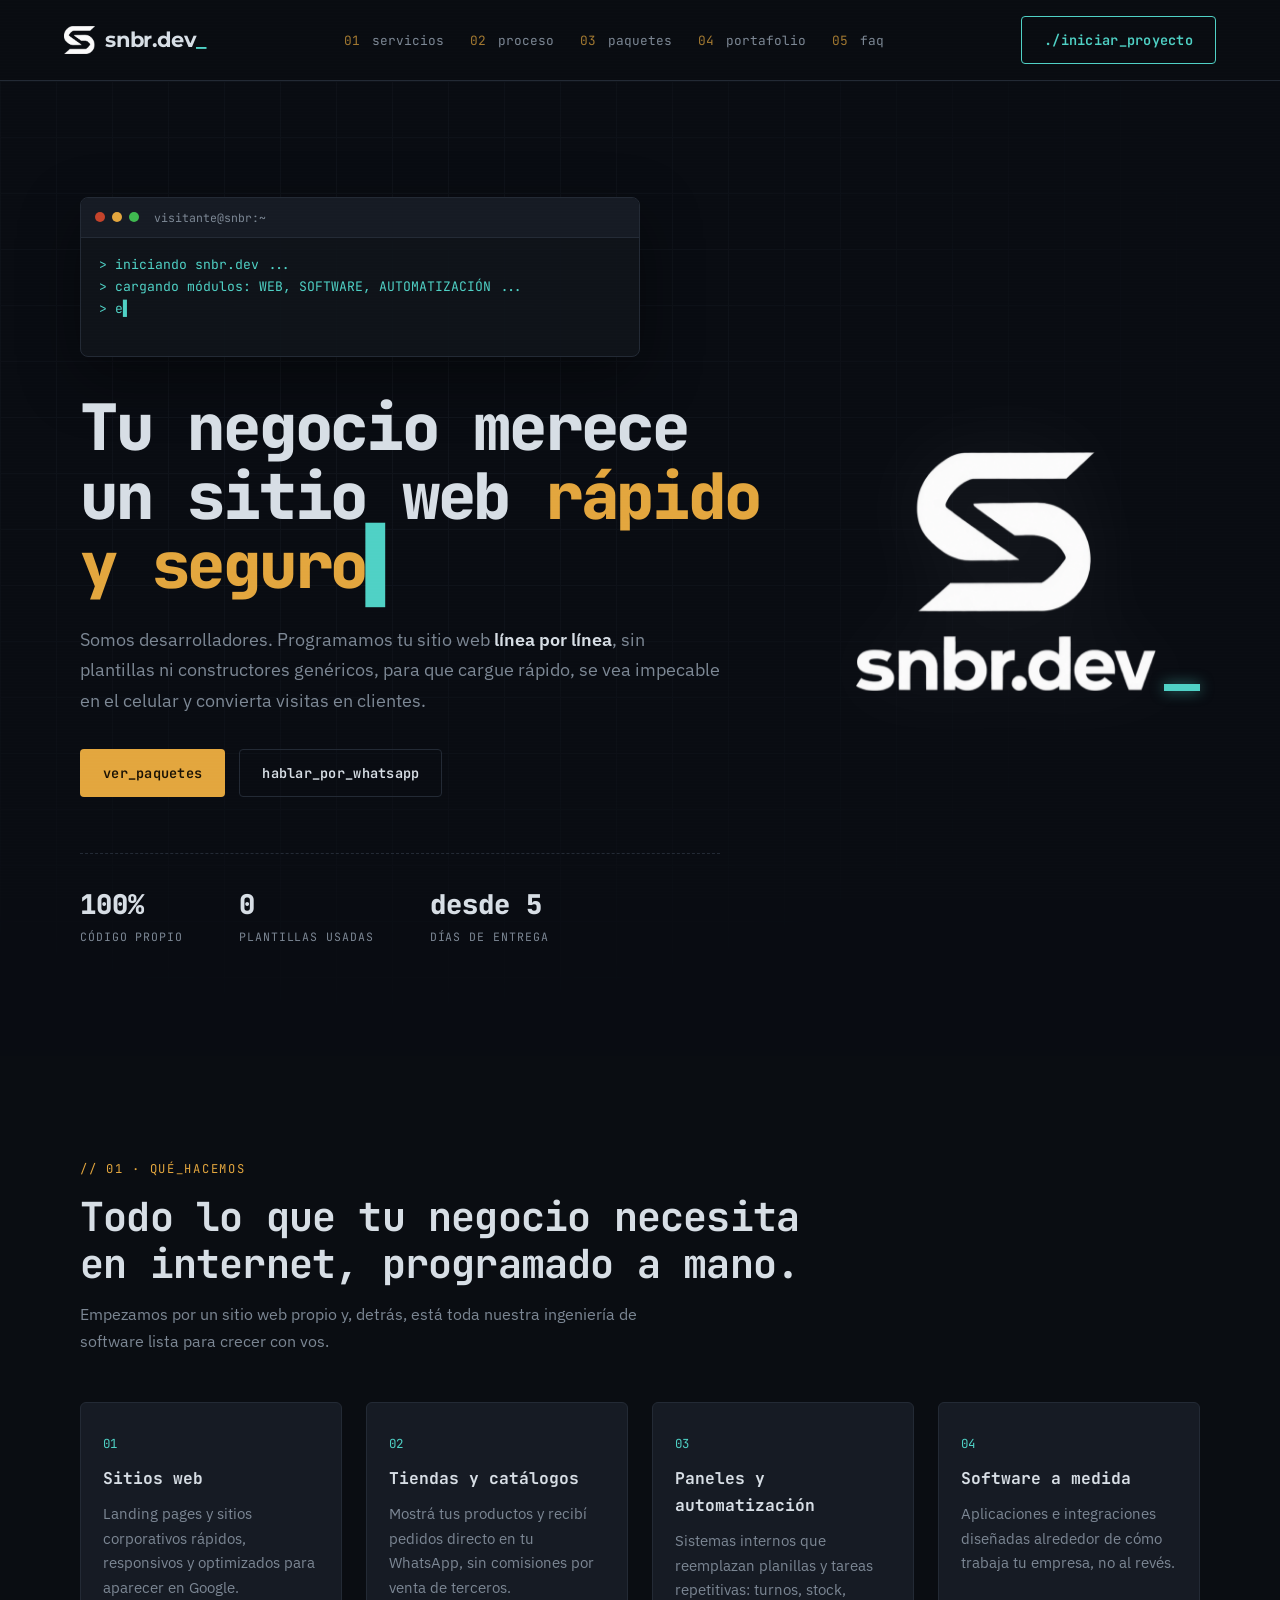
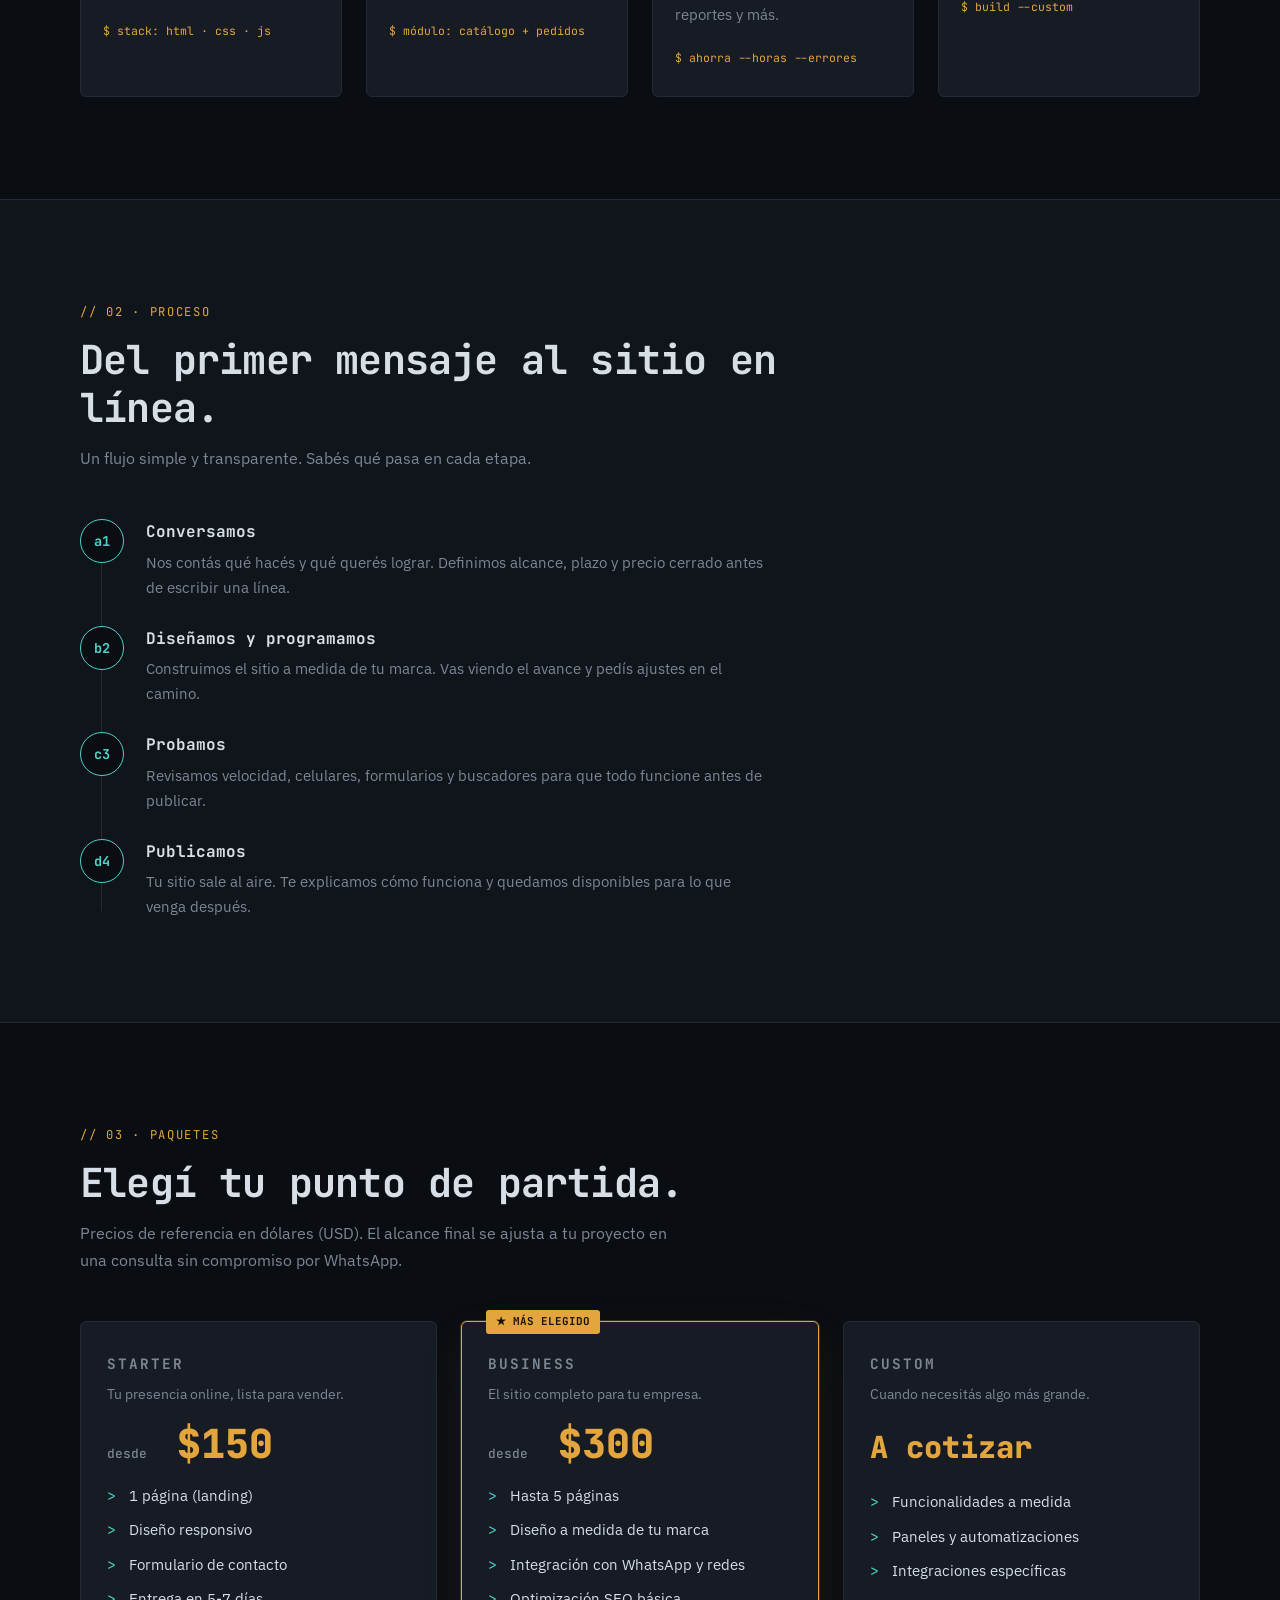
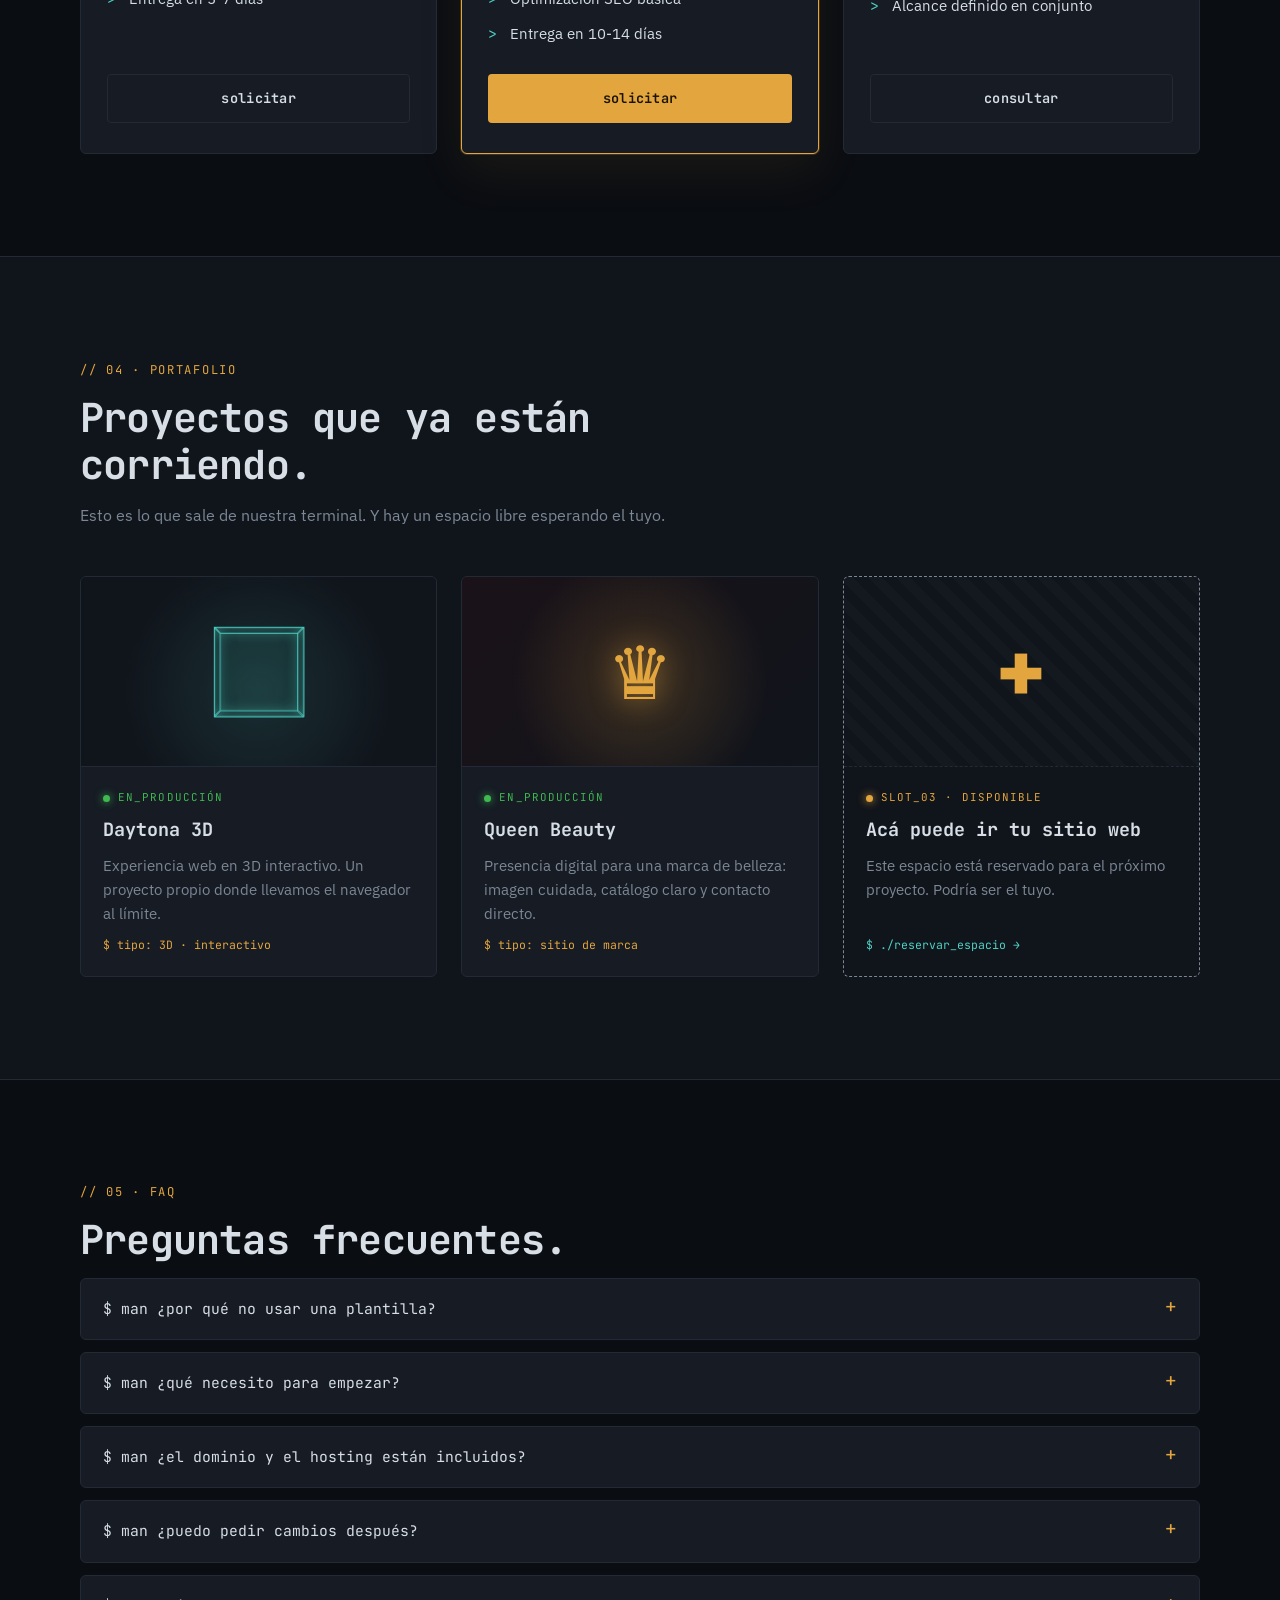
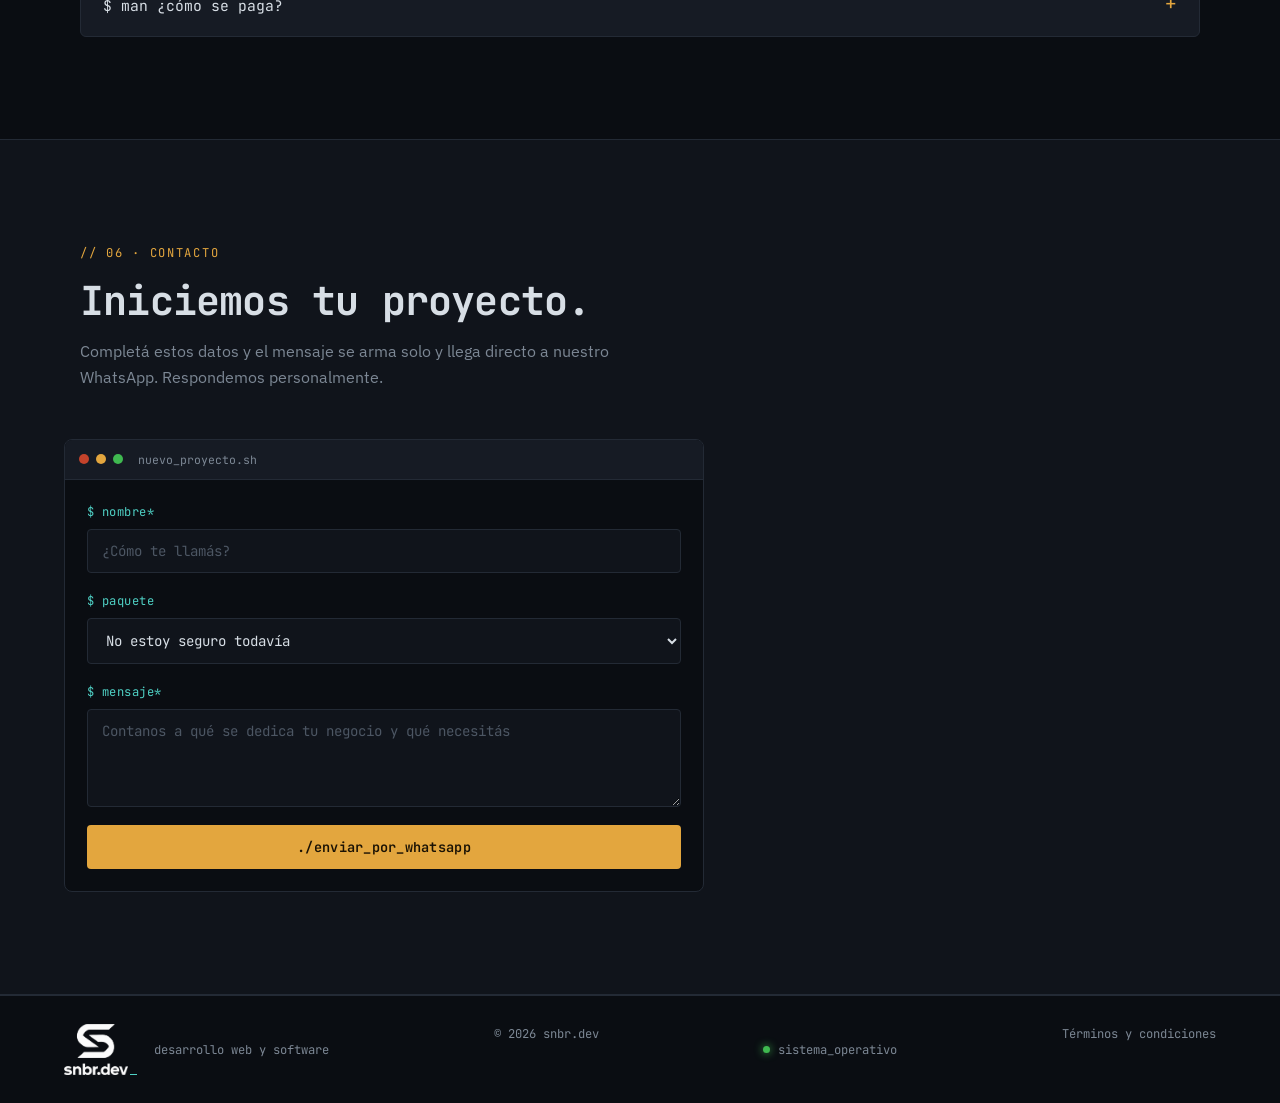
==== commit dd98a8ce: "Actualización web: [1] www.snbr.dev [2026-10-07] [14-15]" ====
--- a/index.html
+++ b/index.html
@@ -7,181 +7,351 @@
 <head>
 <meta charset="UTF-8">
 <meta name="viewport" content="width=device-width, initial-scale=1.0">
-<title>snbr.dev // sistemas y sitios web</title>
-<meta name="description" content="snbr.dev — desarrollo de sitios web y software a medida. Código propio, sin plantillas.">
-<link rel="icon" href="favicon.svg" type="image/svg+xml">
+<title>snbr.dev // desarrollo web y software a medida</title>
+<meta name="description" content="Programamos sitios web y software a medida, desde cero y sin plantillas. Rápidos, seguros y pensados para que tu negocio consiga más clientes. Paraguay.">
+<meta name="theme-color" content="#0a0d12">
 <link rel="icon" href="favicon-32.png" sizes="32x32" type="image/png">
+<link rel="icon" href="favicon-192.png" sizes="192x192" type="image/png">
 <link rel="apple-touch-icon" href="apple-touch-icon.png">
 <link rel="canonical" href="https://www.snbr.dev/">
 <meta property="og:type" content="website">
 <meta property="og:url" content="https://www.snbr.dev/">
-<meta property="og:title" content="snbr.dev — sistemas y sitios web">
-<meta property="og:description" content="Desarrollo de sitios web a medida. Código propio, sin plantillas.">
+<meta property="og:title" content="snbr.dev — desarrollo web y software a medida">
+<meta property="og:description" content="Sitios web programados desde cero, sin plantillas. Rápidos, seguros y hechos para traerte clientes.">
 <meta property="og:image" content="https://www.snbr.dev/og-image.png">
 <meta property="og:locale" content="es_PY">
 <meta name="twitter:card" content="summary_large_image">
-<meta name="twitter:title" content="snbr.dev — sistemas y sitios web">
-<meta name="twitter:description" content="Desarrollo de sitios web a medida. Código propio, sin plantillas.">
+<meta name="twitter:title" content="snbr.dev — desarrollo web y software a medida">
+<meta name="twitter:description" content="Sitios web programados desde cero, sin plantillas. Rápidos, seguros y hechos para traerte clientes.">
 <meta name="twitter:image" content="https://www.snbr.dev/og-image.png">
+<script type="application/ld+json">
+{
+  "@context": "https://schema.org",
+  "@type": "ProfessionalService",
+  "name": "snbr.dev",
+  "url": "https://www.snbr.dev/",
+  "description": "Desarrollo de sitios web y software a medida.",
+  "areaServed": "PY",
+  "availableLanguage": "es",
+  "priceRange": "$150 - $$$"
+}
+</script>
 <link rel="preconnect" href="https://fonts.googleapis.com">
 <link rel="preconnect" href="https://fonts.gstatic.com" crossorigin>
-<link href="https://fonts.googleapis.com/css2?family=JetBrains+Mono:wght@400;500;700;800&family=IBM+Plex+Sans:wght@400;500;600&display=swap" rel="stylesheet">
+<link href="https://fonts.googleapis.com/css2?family=JetBrains+Mono:wght@400;500;700;800&family=Montserrat:wght@700&family=IBM+Plex+Sans:wght@400;500;600&display=swap" rel="stylesheet">
 <link rel="stylesheet" href="style.css">
 </head>
 <body>
 
-<div class="scanline"></div>
+<div class="scanline" aria-hidden="true"></div>
+<div class="progress" id="progress" aria-hidden="true"></div>
 
 <!-- NAV -->
 <header class="nav" id="nav">
-  <a href="#top" class="nav__logo">snbr<span class="dot">.</span>dev</a>
-  <nav class="nav__links" id="navLinks">
-    <a href="#servicios">SERVICIOS</a>
-    <a href="#store">STORE</a>
-    <a href="#portafolio">PORTAFOLIO</a>
-    <a href="#contacto">CONTACTO</a>
-    <a href="terms-and-conditions.html">Términos y condiciones</a>
+  <a href="#top" class="nav__logo" aria-label="snbr.dev, inicio"><img src="img/icon-white.png" alt="" width="30" height="28"><span class="nav__word">snbr.dev<span class="cursor-blink" aria-hidden="true">_</span></span></a>
+  <nav class="nav__links" id="navLinks" aria-label="Principal">
+    <a href="#servicios"><i>01</i> servicios</a>
+    <a href="#proceso"><i>02</i> proceso</a>
+    <a href="#store"><i>03</i> paquetes</a>
+    <a href="#portafolio"><i>04</i> portafolio</a>
+    <a href="#faq"><i>05</i> faq</a>
+    <a href="#contacto" class="nav__cta-mobile"><i>06</i> contacto</a>
   </nav>
-  <a href="https://wa.link/q2kxcn" target="_blank" rel="noopener" class="btn btn--ghost nav__cta">EXECUTE_CONNECT</a>
-  <button class="nav__toggle" id="navToggle" aria-label="Abrir menú">
+  <a href="#contacto" class="btn btn--ghost nav__cta">./iniciar_proyecto</a>
+  <button class="nav__toggle" id="navToggle" aria-label="Abrir menú" aria-expanded="false">
     <span></span><span></span><span></span>
   </button>
 </header>
 
+<main>
+
 <!-- HERO -->
 <section class="hero" id="top">
-  <div class="hero__grid"></div>
+  <canvas class="hero__rain" id="rain" aria-hidden="true"></canvas>
+  <div class="hero__grid" aria-hidden="true"></div>
   <div class="hero__content">
+   <div class="hero__text">
     <div class="terminal" id="bootTerminal">
       <div class="terminal__bar">
-        <span class="dot dot--red"></span><span class="dot dot--amber"></span><span class="dot dot--green"></span>
-        <span class="terminal__title">root@snbr:~$</span>
-      </div>
-      <div class="terminal__body" id="bootBody">
-        <span id="bootText"></span><span class="cursor">▌</span>
-      </div>
+        <span class="terminal__dot terminal__dot--r"></span>
+        <span class="terminal__dot terminal__dot--y"></span>
+        <span class="terminal__dot terminal__dot--g"></span>
+        <span class="terminal__title">visitante@snbr:~</span>
+      </div>
+      <pre class="terminal__body" id="bootText" aria-label="Inicio del sistema"></pre>
     </div>
 
-    <h1 class="hero__title">Tu idea = nuestro objetivo a materializar</h1>
-    <p class="hero__subtitle">Diseñamos y programamos sitios web desde cero — sin plantillas, sin atajos. El mismo criterio con el que construimos software, aplicado a tu primer sitio web profesional.</p>
+    <h1 class="hero__title">
+      Tu negocio merece<br>
+      un sitio web <span class="hl" id="rotator">hecho a medida</span><span class="cursor-blink">▌</span>
+    </h1>
+
+    <p class="hero__lead">
+      Somos desarrolladores. Programamos tu sitio web <strong>línea por línea</strong>, sin plantillas ni constructores genéricos,
+      para que cargue rápido, se vea impecable en el celular y convierta visitas en clientes.
+    </p>
 
     <div class="hero__actions">
-      <a href="#store" class="btn btn--primary">VER_PAQUETES</a>
-      <a href="https://wa.link/q2kxcn" target="_blank" rel="noopener" class="btn btn--outline">HABLAR_POR_WHATSAPP</a>
+      <a href="#store" class="btn btn--primary">ver_paquetes</a>
+      <a href="https://wa.link/q2kxcn" target="_blank" rel="noopener" class="btn btn--outline">hablar_por_whatsapp</a>
     </div>
+
+    <ul class="hero__stats" aria-label="Datos clave">
+      <li><b data-count="100" data-suffix="%">0</b><span>código propio</span></li>
+      <li><b data-count="0" data-prefix="">0</b><span>plantillas usadas</span></li>
+      <li><b data-count="5" data-prefix="desde ">0</b><span>días de entrega</span></li>
+    </ul>
+   </div>
+   <div class="hero__brand" aria-hidden="true">
+    <span class="brand-mark"><img src="img/logo-white.png" alt="" width="626" height="498"><i class="brand-mark__cursor"></i></span>
+   </div>
   </div>
 </section>
 
 <!-- SERVICIOS -->
 <section class="section" id="servicios">
-  <p class="eyebrow">SYSTEM_DIRECTIVES // PROTOCOLOS</p>
-  <h2 class="section__title">Lógica compilada. Ejecución impenetrable.</h2>
-  <p class="section__lead">Empezamos por lo que necesitás hoy — un sitio web propio — y detrás está todo el resto de nuestra ingeniería.</p>
-
-  <div class="cards cards--1">
-    <article class="card">
-      <span class="card__index">01</span>
-      <h3 class="card__title">WEB_DEVELOPMENT</h3>
-      <p class="card__text">Sitios web construidos con código propio: rápidos, responsivos y pensados para convertir visitantes en clientes. Sin builders genéricos.</p>
-    </article>
-  </div>
+  <p class="eyebrow reveal">// 01 · QUÉ_HACEMOS</p>
+  <h2 class="section__title reveal">Todo lo que tu negocio necesita en internet, programado a mano.</h2>
+  <p class="section__lead reveal">Empezamos por un sitio web propio y, detrás, está toda nuestra ingeniería de software lista para crecer con vos.</p>
+
+  <div class="grid grid--4">
+    <article class="card reveal">
+      <span class="card__idx">01</span>
+      <h3 class="card__title">Sitios web</h3>
+      <p>Landing pages y sitios corporativos rápidos, responsivos y optimizados para aparecer en Google.</p>
+      <code class="card__tag">$ stack: html · css · js</code>
+    </article>
+    <article class="card reveal">
+      <span class="card__idx">02</span>
+      <h3 class="card__title">Tiendas y catálogos</h3>
+      <p>Mostrá tus productos y recibí pedidos directo en tu WhatsApp, sin comisiones por venta de terceros.</p>
+      <code class="card__tag">$ módulo: catálogo + pedidos</code>
+    </article>
+    <article class="card reveal">
+      <span class="card__idx">03</span>
+      <h3 class="card__title">Paneles y automatización</h3>
+      <p>Sistemas internos que reemplazan planillas y tareas repetitivas: turnos, stock, reportes y más.</p>
+      <code class="card__tag">$ ahorra --horas --errores</code>
+    </article>
+    <article class="card reveal">
+      <span class="card__idx">04</span>
+      <h3 class="card__title">Software a medida</h3>
+      <p>Aplicaciones e integraciones diseñadas alrededor de cómo trabaja tu empresa, no al revés.</p>
+      <code class="card__tag">$ build --custom</code>
+    </article>
+  </div>
+</section>
+
+<!-- PROCESO -->
+<section class="section section--alt" id="proceso">
+  <p class="eyebrow reveal">// 02 · PROCESO</p>
+  <h2 class="section__title reveal">Del primer mensaje al sitio en línea.</h2>
+  <p class="section__lead reveal">Un flujo simple y transparente. Sabés qué pasa en cada etapa.</p>
+
+  <ol class="pipeline">
+    <li class="pipeline__step reveal">
+      <span class="pipeline__hash">a1</span>
+      <div>
+        <h3>Conversamos</h3>
+        <p>Nos contás qué hacés y qué querés lograr. Definimos alcance, plazo y precio cerrado antes de escribir una línea.</p>
+      </div>
+    </li>
+    <li class="pipeline__step reveal">
+      <span class="pipeline__hash">b2</span>
+      <div>
+        <h3>Diseñamos y programamos</h3>
+        <p>Construimos el sitio a medida de tu marca. Vas viendo el avance y pedís ajustes en el camino.</p>
+      </div>
+    </li>
+    <li class="pipeline__step reveal">
+      <span class="pipeline__hash">c3</span>
+      <div>
+        <h3>Probamos</h3>
+        <p>Revisamos velocidad, celulares, formularios y buscadores para que todo funcione antes de publicar.</p>
+      </div>
+    </li>
+    <li class="pipeline__step reveal">
+      <span class="pipeline__hash">d4</span>
+      <div>
+        <h3>Publicamos</h3>
+        <p>Tu sitio sale al aire. Te explicamos cómo funciona y quedamos disponibles para lo que venga después.</p>
+      </div>
+    </li>
+  </ol>
 </section>
 
 <!-- STORE -->
-<section class="section section--alt" id="store">
-  <p class="eyebrow">STORE // PAQUETES DISPONIBLES</p>
-  <h2 class="section__title">Elegí tu punto de entrada.</h2>
-  <p class="section__lead">Precios de referencia — el alcance final se ajusta a tu proyecto en la consulta por WhatsApp.</p>
-
-  <div class="cards cards--3">
-    <article class="card card--pricing">
-      <h3 class="card__title">STARTER</h3>
-      <p class="card__price">desde <span>$150</span></p>
-      <ul class="card__list">
+<section class="section" id="store">
+  <p class="eyebrow reveal">// 03 · PAQUETES</p>
+  <h2 class="section__title reveal">Elegí tu punto de partida.</h2>
+  <p class="section__lead reveal">Precios de referencia en dólares (USD). El alcance final se ajusta a tu proyecto en una consulta sin compromiso por WhatsApp.</p>
+
+  <div class="grid grid--3 plans">
+    <article class="plan reveal">
+      <h3 class="plan__name">STARTER</h3>
+      <p class="plan__desc">Tu presencia online, lista para vender.</p>
+      <p class="plan__price"><small>desde</small> $150</p>
+      <ul class="plan__list">
         <li>1 página (landing)</li>
         <li>Diseño responsivo</li>
         <li>Formulario de contacto</li>
         <li>Entrega en 5-7 días</li>
       </ul>
-      <a href="https://wa.link/q2kxcn" target="_blank" rel="noopener" class="btn btn--outline btn--block">SOLICITAR</a>
-    </article>
-
-    <article class="card card--pricing card--featured">
-      <span class="card__badge">MÁS ELEGIDO</span>
-      <h3 class="card__title">BUSINESS</h3>
-      <p class="card__price">desde <span>$300</span></p>
-      <ul class="card__list">
+      <a href="#contacto" class="btn btn--outline btn--block" data-plan="Starter">solicitar</a>
+    </article>
+
+    <article class="plan plan--featured reveal">
+      <span class="plan__badge">★ MÁS ELEGIDO</span>
+      <h3 class="plan__name">BUSINESS</h3>
+      <p class="plan__desc">El sitio completo para tu empresa.</p>
+      <p class="plan__price"><small>desde</small> $300</p>
+      <ul class="plan__list">
         <li>Hasta 5 páginas</li>
         <li>Diseño a medida de tu marca</li>
-        <li>Integración WhatsApp / redes</li>
+        <li>Integración con WhatsApp y redes</li>
         <li>Optimización SEO básica</li>
         <li>Entrega en 10-14 días</li>
       </ul>
-      <a href="https://wa.link/q2kxcn" target="_blank" rel="noopener" class="btn btn--primary btn--block">SOLICITAR</a>
-    </article>
-
-    <article class="card card--pricing">
-      <h3 class="card__title">CUSTOM</h3>
-      <p class="card__price">A Cotizar</p>
-      <ul class="card__list">
+      <a href="#contacto" class="btn btn--primary btn--block" data-plan="Business">solicitar</a>
+    </article>
+
+    <article class="plan reveal">
+      <h3 class="plan__name">CUSTOM</h3>
+      <p class="plan__desc">Cuando necesitás algo más grande.</p>
+      <p class="plan__price plan__price--text">A cotizar</p>
+      <ul class="plan__list">
         <li>Funcionalidades a medida</li>
-        <li>Paneles / Automatizaciones</li>
-        <li>Integraciones Específicas</li>
-        <li>Alcance Definido en Conjunto</li>
+        <li>Paneles y automatizaciones</li>
+        <li>Integraciones específicas</li>
+        <li>Alcance definido en conjunto</li>
       </ul>
-      <a href="https://wa.link/q2kxcn" target="_blank" rel="noopener" class="btn btn--outline btn--block">CONSULTAR</a>
-    </article>
-  </div>
-</section>
-
-<!-- PORTFOLIO -->
-<section class="section" id="portafolio">
-  <p class="eyebrow">CASE_STUDIES // EN CONSTRUCCIÓN</p>
-  <h2 class="section__title">Portafolio</h2>
-  <p class="section__lead">Los primeros proyectos van a aparecer acá. Este bloque está listo para recibirlos.</p>
-
-  <div class="cards cards--3">
-    <article class="card card--placeholder">
-      <span class="card__index">PROYECTO_01</span>
-      <p class="card__text">Espacio reservado — próximo caso de estudio.</p>
-    </article>
-    <article class="card card--placeholder">
-      <span class="card__index">PROYECTO_02</span>
-      <p class="card__text">Espacio reservado — próximo caso de estudio.</p>
-    </article>
-    <article class="card card--placeholder">
-      <span class="card__index">PROYECTO_03</span>
-      <p class="card__text">Espacio reservado — próximo caso de estudio.</p>
-    </article>
+      <a href="#contacto" class="btn btn--outline btn--block" data-plan="Custom">consultar</a>
+    </article>
+  </div>
+</section>
+
+<!-- PORTAFOLIO -->
+<section class="section section--alt" id="portafolio">
+  <p class="eyebrow reveal">// 04 · PORTAFOLIO</p>
+  <h2 class="section__title reveal">Proyectos que ya están corriendo.</h2>
+  <p class="section__lead reveal">Esto es lo que sale de nuestra terminal. Y hay un espacio libre esperando el tuyo.</p>
+
+  <div class="grid grid--3 work">
+
+    <article class="work__card reveal">
+      <div class="work__thumb work__thumb--daytona" aria-hidden="true">
+        <div class="cube"><i></i><i></i><i></i><i></i><i></i><i></i></div>
+      </div>
+      <div class="work__body">
+        <span class="work__status"><span class="dot dot--green"></span>EN_PRODUCCIÓN</span>
+        <h3>Daytona 3D</h3>
+        <p>Experiencia web en 3D interactivo. Un proyecto propio donde llevamos el navegador al límite.</p>
+        <code class="card__tag">$ tipo: 3D · interactivo</code>
+      </div>
+    </article>
+
+    <article class="work__card reveal">
+      <div class="work__thumb work__thumb--queen" aria-hidden="true">
+        <span class="crown">♛</span>
+      </div>
+      <div class="work__body">
+        <span class="work__status"><span class="dot dot--green"></span>EN_PRODUCCIÓN</span>
+        <h3>Queen Beauty</h3>
+        <p>Presencia digital para una marca de belleza: imagen cuidada, catálogo claro y contacto directo.</p>
+        <code class="card__tag">$ tipo: sitio de marca</code>
+      </div>
+    </article>
+
+    <a href="#contacto" class="work__card work__card--slot reveal" data-plan="Mi proyecto (slot 03)" aria-label="Reservar este espacio para tu proyecto">
+      <div class="work__thumb work__thumb--slot" aria-hidden="true">
+        <span class="plus">+</span>
+      </div>
+      <div class="work__body">
+        <span class="work__status work__status--free"><span class="dot dot--amber"></span>SLOT_03 · DISPONIBLE</span>
+        <h3>Acá puede ir tu sitio web</h3>
+        <p>Este espacio está reservado para el próximo proyecto. Podría ser el tuyo.</p>
+        <code class="card__tag card__tag--cta">$ ./reservar_espacio →</code>
+      </div>
+    </a>
+
+  </div>
+</section>
+
+<!-- FAQ -->
+<section class="section" id="faq">
+  <p class="eyebrow reveal">// 05 · FAQ</p>
+  <h2 class="section__title reveal">Preguntas frecuentes.</h2>
+
+  <div class="faq">
+    <details class="faq__item reveal">
+      <summary><span class="faq__q">$ man ¿por qué no usar una plantilla?</span></summary>
+      <p>Las plantillas cargan código que no necesitás: son más lentas, se parecen a miles de sitios y limitan lo que podés hacer. Un sitio programado a medida es más liviano, más seguro y se ve único.</p>
+    </details>
+    <details class="faq__item reveal">
+      <summary><span class="faq__q">$ man ¿qué necesito para empezar?</span></summary>
+      <p>Solo contarnos sobre tu negocio. Si ya tenés logo, textos o fotos, mejor; si no, te orientamos sobre qué conviene preparar.</p>
+    </details>
+    <details class="faq__item reveal">
+      <summary><span class="faq__q">$ man ¿el dominio y el hosting están incluidos?</span></summary>
+      <p>Lo definimos juntos en la consulta, según tu proyecto. Te lo dejamos claro y por escrito antes de empezar, sin costos sorpresa.</p>
+    </details>
+    <details class="faq__item reveal">
+      <summary><span class="faq__q">$ man ¿puedo pedir cambios después?</span></summary>
+      <p>Sí. Durante el desarrollo hacés los ajustes que necesites, y una vez publicado podemos seguir acompañándote con mejoras y mantenimiento.</p>
+    </details>
+    <details class="faq__item reveal">
+      <summary><span class="faq__q">$ man ¿cómo se paga?</span></summary>
+      <p>Acordamos las condiciones de pago antes de empezar, de manera clara. Podés ver más detalles en nuestros <a href="terms-and-conditions.html">términos y condiciones</a>.</p>
+    </details>
   </div>
 </section>
 
 <!-- CONTACTO -->
 <section class="section section--alt" id="contacto">
-  <p class="eyebrow">SECURE_HANDSHAKE // AUTHENTICATION</p>
-  <h2 class="section__title">Solicitud de conexión.</h2>
-  <p class="section__lead">Completá tus datos — el mensaje se arma solo y se envía directo a nuestro WhatsApp.</p>
-
-  <form class="terminal-form" id="contactForm">
+  <p class="eyebrow reveal">// 06 · CONTACTO</p>
+  <h2 class="section__title reveal">Iniciemos tu proyecto.</h2>
+  <p class="section__lead reveal">Completá estos datos y el mensaje se arma solo y llega directo a nuestro WhatsApp. Respondemos personalmente.</p>
+
+  <form class="terminal-form reveal" id="contactForm" novalidate>
+    <div class="terminal-form__bar">
+      <span class="terminal__dot terminal__dot--r"></span>
+      <span class="terminal__dot terminal__dot--y"></span>
+      <span class="terminal__dot terminal__dot--g"></span>
+      <span class="terminal__title">nuevo_proyecto.sh</span>
+    </div>
     <label class="field">
-      <span>ID_CLIENT*</span>
-      <input type="text" id="fieldName" placeholder="Tu nombre" required>
+      <span>$ nombre*</span>
+      <input type="text" id="fieldName" placeholder="¿Cómo te llamás?" autocomplete="name" required>
     </label>
     <label class="field">
-      <span>ENCRYPTED_MESSAGE*</span>
-      <textarea id="fieldMessage" rows="4" placeholder="Contanos qué necesitás" required></textarea>
+      <span>$ paquete</span>
+      <select id="fieldPlan">
+        <option value="">No estoy seguro todavía</option>
+        <option value="Starter">Starter · desde $150</option>
+        <option value="Business">Business · desde $300</option>
+        <option value="Custom">Custom · a cotizar</option>
+        <option value="Mi proyecto (slot 03)">Quiero el slot 03 del portafolio</option>
+      </select>
     </label>
-    <button type="submit" class="btn btn--primary btn--block">EXECUTE_CONNECT</button>
+    <label class="field">
+      <span>$ mensaje*</span>
+      <textarea id="fieldMessage" rows="4" placeholder="Contanos a qué se dedica tu negocio y qué necesitás" required></textarea>
+    </label>
+    <p class="field__error" id="formError" role="alert" hidden>Completá tu nombre y tu mensaje para continuar.</p>
+    <button type="submit" class="btn btn--primary btn--block">./enviar_por_whatsapp</button>
   </form>
 </section>
 
+</main>
+
 <footer class="footer">
-  <span>snbr.dev // Acceso Root</span>
+  <span class="footer__brand"><span class="brand-mark brand-mark--sm"><img src="img/logo-white.png" alt="snbr.dev" width="626" height="498"><i class="brand-mark__cursor"></i></span><span>desarrollo web y software</span></span>
   <span>© 2026 snbr.dev</span>
-  <span class="footer__badge"><span class="dot dot--green"></span>CLOUDFLARE_SECURED</span>
+  <span class="footer__badge"><span class="dot dot--green"></span>sistema_operativo</span>
   <a href="terms-and-conditions.html">Términos y condiciones</a>
 </footer>
 
 <script src="script.js"></script>
+<script type="module" src="https://static.cloudflareinsights.com/beacon.min.js/v31edd6df95cf4e85bb4c19e7a9bdbcba1788362987495" integrity="sha512-iIg7k2xntmwu6/uSb5tpc/hySgZc4eoL31yB29W6tJFo2akwjPWcEqnCEdJvGexCL0KEQwVYv5BlowfhVz26hg==" data-cf-beacon='{"version":"2024.11.0","token":"c541d14c4cc54518a84c3ea2ff11c56e","r":1,"spa":2}' crossorigin="anonymous"></script>
 </body>
 </html>
--- a/style.css
+++ b/style.css
@@ -13,207 +13,345 @@
   --text-dim: #7c8794;
   --accent-amber: #e3a63e;
   --accent-cyan: #4fd1c5;
+  --accent-green: #3fb950;
   --accent-red: #c4432b;
-  --font-mono: 'JetBrains Mono', ui-monospace, monospace;
+  --font-mono: 'JetBrains Mono', ui-monospace, SFMono-Regular, Menlo, monospace;
   --font-sans: 'IBM Plex Sans', system-ui, sans-serif;
   --radius: 4px;
   --max-w: 1120px;
 }
 
 *{ box-sizing: border-box; margin:0; padding:0; }
-
-html{ scroll-behavior: smooth; }
-
+html{ scroll-behavior: smooth; scroll-padding-top: 76px; }
 body{
   background: var(--bg);
   color: var(--text);
   font-family: var(--font-sans);
-  line-height: 1.6;
+  line-height: 1.65;
   overflow-x: hidden;
 }
-
 img{ max-width:100%; display:block; }
-
 a{ color: inherit; text-decoration:none; }
-
+ul, ol{ list-style:none; }
 ::selection{ background: var(--accent-amber); color: var(--bg); }
-
-/* subtle CRT scanline overlay */
+:focus-visible{ outline: 2px solid var(--accent-cyan); outline-offset: 3px; }
+
+/* CRT scanline overlay */
 .scanline{
   position: fixed; inset:0; pointer-events:none; z-index: 999;
   background: repeating-linear-gradient(
     to bottom,
-    rgba(255,255,255,0.015) 0px,
-    rgba(255,255,255,0.015) 1px,
-    transparent 1px,
-    transparent 3px
+    rgba(255,255,255,0.015) 0, rgba(255,255,255,0.015) 1px,
+    transparent 1px, transparent 3px
   );
   mix-blend-mode: overlay;
 }
+
+/* scroll progress */
+.progress{
+  position: fixed; top:0; left:0; height:2px; width:100%; z-index: 1000;
+  background: linear-gradient(90deg, var(--accent-cyan), var(--accent-amber));
+  transform: scaleX(0); transform-origin: left;
+}
+
+.dot{ color: var(--accent-amber); }
+.cursor-blink{ animation: blink 1.05s steps(1) infinite; color: var(--accent-cyan); }
+@keyframes blink{ 50%{ opacity:0; } }
 
 /* ===== NAV ===== */
 .nav{
   position: sticky; top:0; z-index: 100;
-  display:flex; align-items:center; justify-content:space-between;
-  padding: 18px clamp(20px, 5vw, 64px);
+  display:flex; align-items:center; justify-content:space-between; gap: 24px;
+  padding: 16px clamp(20px, 5vw, 64px);
   background: rgba(10,13,18,0.85);
   backdrop-filter: blur(8px);
   border-bottom: 1px solid var(--border);
 }
-.nav__logo{
-  font-family: var(--font-mono); font-weight:700; font-size: 1.15rem; letter-spacing: -0.02em;
-}
-.nav__logo .dot{ color: var(--accent-amber); }
-.nav__links{ display:flex; gap: 32px; font-family: var(--font-mono); font-size: 0.85rem; }
+.nav__logo{ display:inline-flex; align-items:center; gap: 10px; }
+.nav__logo img{ height: 28px; width:auto; }
+.nav__word{ font-family: 'Montserrat', var(--font-sans); font-weight:700; font-size: 1.3rem; letter-spacing: -0.03em; line-height:1; }
+.nav__links{ display:flex; gap: 26px; font-family: var(--font-mono); font-size: 0.8rem; }
 .nav__links a{ color: var(--text-dim); transition: color .2s; }
-.nav__links a:hover{ color: var(--accent-cyan); }
+.nav__links a i{ font-style: normal; color: var(--accent-amber); opacity:.7; margin-right: 4px; }
+.nav__links a:hover, .nav__links a.is-active{ color: var(--accent-cyan); }
 .nav__cta{ font-size: 0.78rem; padding: 8px 16px; }
+.nav__cta-mobile{ display:none; }
 .nav__toggle{ display:none; flex-direction:column; gap:5px; background:none; border:none; cursor:pointer; padding: 4px; }
-.nav__toggle span{ width: 22px; height: 2px; background: var(--text); display:block; }
+.nav__toggle span{ width: 22px; height: 2px; background: var(--text); display:block; transition: transform .25s, opacity .25s; }
 
 /* ===== BUTTONS ===== */
 .btn{
   font-family: var(--font-mono); font-size: 0.85rem; font-weight:600; letter-spacing: 0.02em;
-  padding: 12px 22px; border-radius: var(--radius); display:inline-block;
+  padding: 12px 22px; border-radius: var(--radius); display:inline-block; text-align:center;
   border: 1px solid transparent; cursor:pointer; transition: all .2s ease;
 }
 .btn--primary{ background: var(--accent-amber); color: #1a1204; }
-.btn--primary:hover{ filter: brightness(1.1); transform: translateY(-1px); }
-.btn--outline{ border-color: var(--border); color: var(--text); }
+.btn--primary:hover{ filter: brightness(1.1); transform: translateY(-1px); box-shadow: 0 6px 24px rgba(227,166,62,.25); }
+.btn--outline{ border-color: var(--border); color: var(--text); background: transparent; }
 .btn--outline:hover{ border-color: var(--accent-cyan); color: var(--accent-cyan); }
-.btn--ghost{ border-color: var(--accent-cyan); color: var(--accent-cyan); }
-.btn--ghost:hover{ background: var(--accent-cyan); color: var(--bg); }
-.btn--block{ display:block; width:100%; text-align:center; }
+.btn--ghost{ border-color: var(--accent-cyan); color: var(--accent-cyan); background: transparent; }
+.btn--ghost:hover{ background: rgba(79,209,197,.12); }
+.btn--block{ display:block; width:100%; }
 
 /* ===== HERO ===== */
-.hero{
-  position:relative;
-  padding: clamp(60px, 10vw, 120px) clamp(20px, 5vw, 64px) 80px;
-  max-width: var(--max-w); margin: 0 auto;
-}
+.hero{ position: relative; overflow:hidden; padding: clamp(56px, 9vw, 120px) clamp(20px, 5vw, 64px) clamp(64px, 9vw, 110px); }
+.hero__rain{ position:absolute; inset:0; width:100%; height:100%; opacity:.16; pointer-events:none; }
 .hero__grid{
-  position:absolute; inset:0; z-index:-1;
+  position:absolute; inset:0; pointer-events:none;
   background-image:
-    linear-gradient(rgba(79,209,197,0.05) 1px, transparent 1px),
-    linear-gradient(90deg, rgba(79,209,197,0.05) 1px, transparent 1px);
-  background-size: 42px 42px;
-  mask-image: radial-gradient(ellipse 80% 60% at 50% 0%, black 40%, transparent 100%);
-}
-.hero__content{ max-width: 760px; }
+    linear-gradient(var(--border) 1px, transparent 1px),
+    linear-gradient(90deg, var(--border) 1px, transparent 1px);
+  background-size: 56px 56px;
+  opacity:.28;
+  -webkit-mask-image: radial-gradient(ellipse at 30% 30%, #000 10%, transparent 72%);
+          mask-image: radial-gradient(ellipse at 30% 30%, #000 10%, transparent 72%);
+}
+.hero__content{ position:relative; max-width: var(--max-w); margin: 0 auto; display:grid; grid-template-columns: minmax(0,1fr) minmax(0,340px); align-items:center; gap: clamp(32px, 6vw, 80px); }
+.hero__brand{ display:grid; place-items:center; }
+
+/* logo oficial + guion bajo titilante (el detalle de marca) */
+.brand-mark{ position:relative; display:inline-block; line-height:0; margin-right: 14%; }
+.brand-mark img{ width:100%; height:auto; display:block; }
+.brand-mark__cursor{
+  position:absolute; left: 102.5%; bottom: 0; width: 12%; height: 2.7%;
+  background: var(--accent-cyan); box-shadow: 0 0 14px rgba(79,209,197,.55);
+  animation: blink 1.05s steps(1) infinite;
+}
+.hero__brand .brand-mark{ width: min(100%, 300px); filter: drop-shadow(0 0 40px rgba(255,255,255,.07)); }
+.brand-mark--sm{ width: 64px; margin-right: 10px; }
+.brand-mark--sm .brand-mark__cursor{ box-shadow:none; }
 
 .terminal{
-  background: var(--bg-surface);
-  border: 1px solid var(--border);
-  border-radius: 8px;
-  overflow:hidden;
-  margin-bottom: 36px;
-  box-shadow: 0 0 0 1px rgba(0,0,0,0.2), 0 20px 60px -20px rgba(0,0,0,0.6);
-}
-.terminal__bar{
-  display:flex; align-items:center; gap:8px;
-  padding: 10px 14px; background: var(--bg-elevated); border-bottom: 1px solid var(--border);
-}
-.dot{ width:10px; height:10px; border-radius:50%; display:inline-block; }
-.dot--red{ background: var(--accent-red); }
-.dot--amber{ background: var(--accent-amber); }
-.dot--green{ background: var(--accent-cyan); }
-.terminal__title{ margin-left: 10px; font-family: var(--font-mono); font-size: 0.78rem; color: var(--text-dim); }
+  max-width: 560px; margin: 0 0 36px;
+  background: rgba(16,20,27,.92); border:1px solid var(--border); border-radius: 8px; overflow:hidden;
+  box-shadow: 0 20px 60px rgba(0,0,0,.4);
+}
+.terminal__bar, .terminal-form__bar{
+  display:flex; align-items:center; gap:7px; padding: 10px 14px;
+  background: var(--bg-elevated); border-bottom: 1px solid var(--border);
+}
+.terminal__dot{ width:10px; height:10px; border-radius:50%; display:inline-block; }
+.terminal__dot--r{ background:#c4432b; } .terminal__dot--y{ background:#e3a63e; } .terminal__dot--g{ background:#3fb950; }
+.terminal__title{ margin-left: 8px; font-family: var(--font-mono); font-size:.72rem; color: var(--text-dim); }
 .terminal__body{
-  padding: 20px; font-family: var(--font-mono); font-size: 0.9rem; color: var(--accent-cyan);
-  min-height: 90px;
-}
-.cursor{ animation: blink 1s step-start infinite; color: var(--accent-amber); }
-@keyframes blink{ 50%{ opacity:0; } }
+  font-family: var(--font-mono); font-size:.82rem; color: var(--accent-cyan);
+  padding: 16px 18px; min-height: 118px; white-space: pre-wrap; line-height:1.7;
+}
 
 .hero__title{
-  font-family: var(--font-mono); font-weight: 800; letter-spacing: -0.02em;
-  font-size: clamp(2rem, 5vw, 3.2rem); line-height: 1.1; margin-bottom: 20px;
-}
-.hero__subtitle{ font-size: 1.05rem; color: var(--text-dim); max-width: 620px; margin-bottom: 32px; }
-.hero__actions{ display:flex; gap: 16px; flex-wrap: wrap; }
+  font-family: var(--font-mono); font-weight:800; letter-spacing:-0.035em; line-height:1.08;
+  font-size: clamp(2.1rem, 5.6vw, 4rem); margin-bottom: 24px;
+}
+.hl{ color: var(--accent-amber); }
+.hero__lead{ max-width: 640px; font-size: clamp(1rem, 1.5vw, 1.15rem); color: var(--text-dim); margin-bottom: 34px; }
+.hero__lead strong{ color: var(--text); font-weight:600; }
+.hero__actions{ display:flex; flex-wrap:wrap; gap: 14px; }
+
+.hero__stats{ display:flex; flex-wrap:wrap; gap: 18px clamp(28px, 6vw, 56px); margin: 56px 0 0; padding-top: 28px; border-top: 1px dashed var(--border); max-width: 640px; }
+.hero__stats li{ display:flex; flex-direction:column; }
+.hero__stats b{ font-family: var(--font-mono); font-size: 1.7rem; color: var(--text); font-weight:800; }
+.hero__stats span{ font-family: var(--font-mono); font-size:.72rem; color: var(--text-dim); text-transform: uppercase; letter-spacing:.08em; }
 
 /* ===== SECTIONS ===== */
-.section{
-  padding: 90px clamp(20px, 5vw, 64px);
-  max-width: var(--max-w); margin: 0 auto;
-}
-.section--alt{ max-width: none; background: var(--bg-surface); border-top:1px solid var(--border); border-bottom:1px solid var(--border); }
-.section--alt > *{ max-width: var(--max-w); margin-left:auto; margin-right:auto; }
-
-.eyebrow{
-  font-family: var(--font-mono); font-size: 0.78rem; color: var(--accent-amber);
-  letter-spacing: 0.08em; margin-bottom: 12px;
-}
+.section{ padding: clamp(64px, 8vw, 104px) clamp(20px, 5vw, 64px); max-width: none; }
+.section > *{ max-width: var(--max-w); margin-left:auto; margin-right:auto; }
+.section--alt{ background: var(--bg-surface); border-top:1px solid var(--border); border-bottom:1px solid var(--border); }
+.eyebrow{ font-family: var(--font-mono); font-size:.76rem; color: var(--accent-amber); letter-spacing:.14em; margin-bottom: 14px; }
 .section__title{
-  font-family: var(--font-mono); font-weight:700; font-size: clamp(1.6rem, 3.5vw, 2.2rem);
-  margin-bottom: 14px; max-width: 700px;
-}
-.section__lead{ color: var(--text-dim); max-width: 560px; margin-bottom: 48px; }
-
-/* ===== CARDS ===== */
-.cards{ display:grid; gap: 24px; }
-.cards--3{ grid-template-columns: repeat(3, 1fr); }
-.cards--2{ grid-template-columns: repeat(2, 1fr); }
-.cards--1{ grid-template-columns: 1fr; max-width: 420px; }
+  font-family: var(--font-mono); font-weight:700; letter-spacing:-0.02em; line-height:1.18;
+  font-size: clamp(1.6rem, 3.4vw, 2.5rem); margin-bottom: 14px; padding-right: max(0px, calc(100% - 760px));
+}
+.section__lead{ color: var(--text-dim); padding-right: max(0px, calc(100% - 640px)); margin-bottom: 48px; }
+
+/* reveal on scroll */
+.reveal{ opacity:0; transform: translateY(18px); transition: opacity .6s ease, transform .6s ease; }
+.reveal.is-in{ opacity:1; transform:none; }
+
+/* ===== GRIDS & CARDS ===== */
+.grid{ display:grid; gap: clamp(14px, 2vw, 24px); align-items:stretch; }
+.grid--4{ grid-template-columns: repeat(4, 1fr); }
+.grid--3{ grid-template-columns: repeat(3, 1fr); }
+
 .card{
-  background: var(--bg-elevated); border: 1px solid var(--border); border-radius: var(--radius);
-  padding: 28px; position: relative;
-}
-.card__index{ font-family: var(--font-mono); color: var(--accent-cyan); font-size: 0.85rem; display:block; margin-bottom: 14px; }
-.card__title{ font-family: var(--font-mono); font-size: 1.05rem; margin-bottom: 12px; }
-.card__text{ color: var(--text-dim); font-size: 0.92rem; }
-
-.card--placeholder{ border-style: dashed; text-align:center; color: var(--text-dim); }
-.card--placeholder .card__index{ color: var(--text-dim); }
-
-.card--pricing{ display:flex; flex-direction:column; gap: 16px; }
-.card--pricing .card__price{ font-family: var(--font-mono); font-size: 1.6rem; color: var(--accent-amber); }
-.card--pricing .card__price span{ font-size: 1.9rem; }
-.card__list{ list-style:none; display:flex; flex-direction:column; gap:8px; color: var(--text-dim); font-size: 0.9rem; flex-grow:1; }
-.card__list li::before{ content: "›  "; color: var(--accent-cyan); }
-.card--featured{ border-color: var(--accent-amber); position:relative; }
-.card__badge{
-  position:absolute; top:-12px; left:28px; background: var(--accent-amber); color:#1a1204;
-  font-family: var(--font-mono); font-size: 0.7rem; padding: 4px 10px; border-radius: 3px; font-weight:700;
-}
-
-/* ===== CONTACT FORM ===== */
-.terminal-form{ max-width: 520px; display:flex; flex-direction:column; gap: 20px; }
-.field{ display:flex; flex-direction:column; gap: 8px; }
-.field span{ font-family: var(--font-mono); font-size: 0.78rem; color: var(--accent-cyan); }
-.field input, .field textarea{
-  background: var(--bg-elevated); border: 1px solid var(--border); border-radius: var(--radius);
-  padding: 12px 14px; color: var(--text); font-family: var(--font-sans); font-size: 0.95rem; resize: vertical;
-}
-.field input:focus, .field textarea:focus{ outline: 2px solid var(--accent-cyan); outline-offset: 1px; }
+  height:100%; position:relative; padding: 26px 22px; background: var(--bg-elevated); border:1px solid var(--border); border-radius: 6px;
+  transition: border-color .25s, transform .25s;
+}
+.card:hover{ border-color: var(--accent-cyan); transform: translateY(-3px); }
+.card__idx{ font-family: var(--font-mono); color: var(--accent-cyan); font-size:.78rem; }
+.card__title{ font-family: var(--font-mono); font-size:1.02rem; margin: 10px 0; }
+.card p{ color: var(--text-dim); font-size:.93rem; margin-bottom: 16px; }
+.card__tag{ font-family: var(--font-mono); font-size:.72rem; color: var(--accent-amber); }
+
+/* ===== PIPELINE ===== */
+.pipeline{ position:relative; display:grid; gap: 26px; padding-left: 0; }
+.pipeline::before{ content:""; position:absolute; left: 21px; top: 8px; bottom: 8px; width:1px; background: var(--border); }
+.pipeline__step{ display:flex; gap: 22px; align-items:flex-start; position:relative; }
+.pipeline__hash{
+  flex: 0 0 44px; height:44px; display:grid; place-items:center; z-index:1;
+  font-family: var(--font-mono); font-weight:700; font-size:.85rem; color: var(--accent-cyan);
+  background: var(--bg); border:1px solid var(--accent-cyan); border-radius:50%;
+}
+.pipeline__step h3{ font-family: var(--font-mono); font-size: 1rem; margin-bottom: 4px; }
+.pipeline__step p{ color: var(--text-dim); max-width: 620px; font-size:.95rem; }
+
+/* ===== PLANS ===== */
+.plans{ align-items: stretch; }
+.plan{
+  position:relative; display:flex; flex-direction:column; padding: 30px 26px;
+  background: var(--bg-elevated); border:1px solid var(--border); border-radius: 6px;
+  transition: transform .25s, border-color .25s;
+}
+.plan:hover{ transform: translateY(-4px); border-color: var(--text-dim); }
+.plan--featured{ border-color: var(--accent-amber); box-shadow: 0 0 0 1px rgba(227,166,62,.2), 0 18px 50px rgba(227,166,62,.08); }
+.plan--featured:hover{ border-color: var(--accent-amber); }
+.plan__badge{
+  position:absolute; top:-12px; left: 24px; padding: 3px 10px; border-radius: 3px;
+  font-family: var(--font-mono); font-size:.68rem; font-weight:700; background: var(--accent-amber); color:#1a1204;
+}
+.plan__name{ font-family: var(--font-mono); font-size:.9rem; letter-spacing:.14em; color: var(--text-dim); }
+.plan__desc{ font-size:.9rem; color: var(--text-dim); margin: 6px 0 18px; }
+.plan__price{ font-family: var(--font-mono); font-weight:800; font-size: 2.5rem; color: var(--accent-amber); margin-bottom: 20px; line-height:1; }
+.plan__price small{ font-size:.8rem; font-weight:500; color: var(--text-dim); margin-right: 6px; }
+.plan__price--text{ font-size: 1.9rem; padding: 8px 0; }
+.plan__list{ display:grid; align-content:start; gap: 10px; margin-bottom: 28px; flex:1; font-size:.93rem; }
+.plan__list li{ padding-left: 22px; position:relative; }
+.plan__list li::before{ content:">"; position:absolute; left:0; font-family: var(--font-mono); color: var(--accent-cyan); }
+
+/* ===== PORTFOLIO ===== */
+.work__card{
+  display:flex; flex-direction:column; background: var(--bg-elevated); border:1px solid var(--border);
+  border-radius: 6px; overflow:hidden; transition: transform .25s, border-color .25s;
+}
+.work__card:hover{ transform: translateY(-4px); border-color: var(--accent-cyan); }
+.work__thumb{ position:relative; height: 190px; display:grid; place-items:center; overflow:hidden; border-bottom:1px solid var(--border); }
+.work__body{ padding: 22px; display:flex; flex-direction:column; gap: 8px; flex:1; }
+.work__body h3{ font-family: var(--font-mono); font-size:1.15rem; }
+.work__body p{ color: var(--text-dim); font-size:.92rem; flex:1; }
+.work__status{ display:inline-flex; align-items:center; gap:8px; font-family: var(--font-mono); font-size:.68rem; letter-spacing:.1em; color: var(--accent-green); }
+.work__status--free{ color: var(--accent-amber); }
+.dot--green, .dot--amber{ display:inline-block; width:7px; height:7px; border-radius:50%; }
+.dot--green{ background: var(--accent-green); box-shadow: 0 0 8px var(--accent-green); animation: pulse 2s ease-in-out infinite; }
+.dot--amber{ background: var(--accent-amber); box-shadow: 0 0 8px var(--accent-amber); animation: pulse 1.4s ease-in-out infinite; }
+@keyframes pulse{ 50%{ opacity:.35; } }
+
+/* Daytona: cubo wireframe 3D */
+.work__thumb--daytona{
+  background: radial-gradient(circle at 50% 60%, rgba(79,209,197,.14), transparent 65%), var(--bg-surface);
+  perspective: 600px;
+}
+.cube{ position:relative; width:84px; height:84px; transform-style: preserve-3d; animation: spin 14s linear infinite; }
+.cube i{ position:absolute; inset:0; border:1.5px solid var(--accent-cyan); background: rgba(79,209,197,.05); box-shadow: 0 0 14px rgba(79,209,197,.25) inset; }
+.cube i:nth-child(1){ transform: translateZ(42px); }
+.cube i:nth-child(2){ transform: rotateY(180deg) translateZ(42px); }
+.cube i:nth-child(3){ transform: rotateY(90deg)  translateZ(42px); }
+.cube i:nth-child(4){ transform: rotateY(-90deg) translateZ(42px); }
+.cube i:nth-child(5){ transform: rotateX(90deg)  translateZ(42px); }
+.cube i:nth-child(6){ transform: rotateX(-90deg) translateZ(42px); }
+@keyframes spin{ from{ transform: rotateX(-24deg) rotateY(0); } to{ transform: rotateX(-24deg) rotateY(360deg); } }
+
+/* Queen Beauty: corona */
+.work__thumb--queen{ background: radial-gradient(circle at 50% 55%, rgba(227,166,62,.2), transparent 62%), linear-gradient(135deg, #1a1218, var(--bg-surface)); }
+.crown{ font-size: 4.6rem; line-height:1; color: var(--accent-amber); text-shadow: 0 0 30px rgba(227,166,62,.55); animation: float 4s ease-in-out infinite; }
+@keyframes float{ 50%{ transform: translateY(-8px); } }
+
+/* Slot 03: tu proyecto */
+.work__card--slot{ border-style: dashed; border-color: var(--text-dim); background: transparent; cursor:pointer; }
+.work__card--slot:hover{ border-color: var(--accent-amber); }
+.work__thumb--slot{ border-bottom-style: dashed; background: repeating-linear-gradient(45deg, transparent 0 10px, rgba(255,255,255,.015) 10px 20px); }
+.plus{ font-family: var(--font-mono); font-weight:800; font-size: 5.2rem; line-height:1; color: var(--accent-amber); transition: transform .35s ease, text-shadow .35s; }
+.work__card--slot:hover .plus{ transform: rotate(90deg) scale(1.12); text-shadow: 0 0 28px rgba(227,166,62,.6); }
+.card__tag--cta{ color: var(--accent-cyan); }
+
+/* ===== FAQ ===== */
+.faq{ display:grid; gap: 12px; }
+.faq__item{ background: var(--bg-elevated); border:1px solid var(--border); border-radius: 6px; transition: border-color .2s; }
+.faq__item[open]{ border-color: var(--accent-cyan); }
+.faq__item summary{ list-style:none; cursor:pointer; padding: 18px 22px; display:flex; justify-content:space-between; gap:16px; }
+.faq__item summary::-webkit-details-marker{ display:none; }
+.faq__item summary::after{ content:"+"; font-family: var(--font-mono); color: var(--accent-amber); font-size:1.2rem; line-height:1; transition: transform .25s; }
+.faq__item[open] summary::after{ transform: rotate(45deg); }
+.faq__q{ font-family: var(--font-mono); font-size:.92rem; }
+.faq__item p{ padding: 0 22px 20px; color: var(--text-dim); font-size:.95rem; max-width: 720px; }
+.faq__item p a{ color: var(--accent-cyan); text-decoration: underline; text-underline-offset: 3px; }
+
+/* ===== FORM ===== */
+.terminal-form{ max-width: 640px; margin-left:0 !important; background: var(--bg); border:1px solid var(--border); border-radius: 8px; overflow:hidden; }
+.terminal-form > .field, .terminal-form > .btn, .terminal-form > .field__error{ margin-left: 22px; margin-right: 22px; width: calc(100% - 44px); }
+.terminal-form > .field:first-of-type{ margin-top: 22px; }
+.terminal-form > .btn{ margin-top: 6px; margin-bottom: 22px; }
+.field{ display:flex; flex-direction:column; gap: 7px; margin-bottom: 18px; }
+.field span{ font-family: var(--font-mono); font-size:.76rem; color: var(--accent-cyan); letter-spacing:.04em; }
+.field input, .field textarea, .field select{
+  width:100%; padding: 12px 14px; background: var(--bg-surface); color: var(--text);
+  border:1px solid var(--border); border-radius: var(--radius); font-family: var(--font-mono); font-size:.88rem; resize: vertical;
+  transition: border-color .2s, box-shadow .2s;
+}
+.field input::placeholder, .field textarea::placeholder{ color: #4c5663; }
+.field input:focus, .field textarea:focus, .field select:focus{ outline:none; border-color: var(--accent-cyan); box-shadow: 0 0 0 3px rgba(79,209,197,.12); }
+.field__error{ color: #ff7a5c; font-family: var(--font-mono); font-size:.8rem; margin-bottom: 14px; }
 
 /* ===== FOOTER ===== */
 .footer{
-  display:flex; flex-wrap:wrap; gap: 12px; justify-content:space-between; align-items:center;
-  padding: 28px clamp(20px, 5vw, 64px); font-family: var(--font-mono); font-size: 0.78rem; color: var(--text-dim);
-  border-top: 1px solid var(--border);
+  display:flex; flex-wrap:wrap; justify-content:space-between; gap: 12px 24px;
+  padding: 28px clamp(20px, 5vw, 64px); border-top: 1px solid var(--border);
+  font-family: var(--font-mono); font-size:.76rem; color: var(--text-dim);
 }
 .footer a:hover{ color: var(--accent-cyan); }
-.footer__badge{ display:inline-flex; align-items:center; gap:6px; opacity:0.75; }
-.footer__badge .dot{ width:6px; height:6px; box-shadow: 0 0 4px var(--accent-cyan); }
+.footer__brand{ display:inline-flex; align-items:center; gap: 16px; }
+.footer__badge{ display:inline-flex; align-items:center; gap:8px; }
 
 /* ===== RESPONSIVE ===== */
+/* laptop / tablet horizontal */
+@media (max-width: 1100px){
+  .hero__content{ grid-template-columns: minmax(0,1fr) minmax(0,260px); }
+  .grid--4{ grid-template-columns: repeat(2, 1fr); }
+  .nav__links{ gap: 18px; }
+}
+/* tablet vertical: 3 columnas ajustadas */
+@media (max-width: 900px){
+  .plan, .card{ padding: 24px 18px; }
+  .plan__price{ font-size: 2.1rem; }
+  .work__body{ padding: 18px; }
+}
+/* menú hamburguesa */
 @media (max-width: 860px){
-  .cards--3{ grid-template-columns: 1fr; }
-  .cards--2{ grid-template-columns: 1fr; }
-}
-
-@media (max-width: 720px){
-  .nav__links, .nav__cta{ display:none; }
   .nav__toggle{ display:flex; }
-  .nav.is-open .nav__links{
-    display:flex; flex-direction:column; position:absolute; top:100%; left:0; right:0;
-    background: var(--bg-surface); padding: 20px; border-bottom: 1px solid var(--border); gap: 16px;
+  .nav__cta{ display:none; }
+  .nav__cta-mobile{ display:block; }
+  .nav__links{
+    position:absolute; top:100%; left:0; right:0; flex-direction:column; gap: 0;
+    background: rgba(10,13,18,.98); border-bottom:1px solid var(--border);
+    max-height:0; overflow:hidden; transition: max-height .3s ease;
   }
-  .nav.is-open .nav__cta{ display:none; }
-}
-
+  .nav__links a{ padding: 14px clamp(20px, 5vw, 64px); border-top:1px solid var(--border); font-size:.9rem; }
+  .nav.is-open .nav__links{ max-height: 420px; }
+  .nav.is-open .nav__toggle span:nth-child(1){ transform: translateY(7px) rotate(45deg); }
+  .nav.is-open .nav__toggle span:nth-child(2){ opacity:0; }
+  .nav.is-open .nav__toggle span:nth-child(3){ transform: translateY(-7px) rotate(-45deg); }
+}
+/* celular: una columna centrada y simétrica */
+@media (max-width: 860px){
+  .hero__content{ grid-template-columns: 1fr; }
+  .hero__brand{ display:none; }
+}
+@media (max-width: 760px){
+  .grid--3, .grid--4{ grid-template-columns: 1fr; max-width: 480px; }
+  .plan--featured{ order:-1; }
+  .hero__title br{ display:none; }
+  .terminal__body{ font-size:.76rem; min-height: 132px; }
+  .hero__actions .btn{ width:100%; max-width: 360px; }
+  .hero__stats{ gap: 16px 24px; }
+  .hero__stats b{ font-size:1.35rem; }
+  .footer{ flex-direction:column; }
+}
+@media (max-width: 380px){
+  .hero__title{ font-size: 1.85rem; }
+  .terminal-form > .field, .terminal-form > .btn, .terminal-form > .field__error{ margin-left: 14px; margin-right: 14px; width: calc(100% - 28px); }
+}
+
+/* ===== REDUCED MOTION ===== */
 @media (prefers-reduced-motion: reduce){
-  html{ scroll-behavior:auto; }
-  .cursor{ animation:none; }
-}
+  *, *::before, *::after{ animation: none !important; transition: none !important; scroll-behavior: auto !important; }
+  .reveal{ opacity:1; transform:none; }
+  .hero__rain{ display:none; }
+}
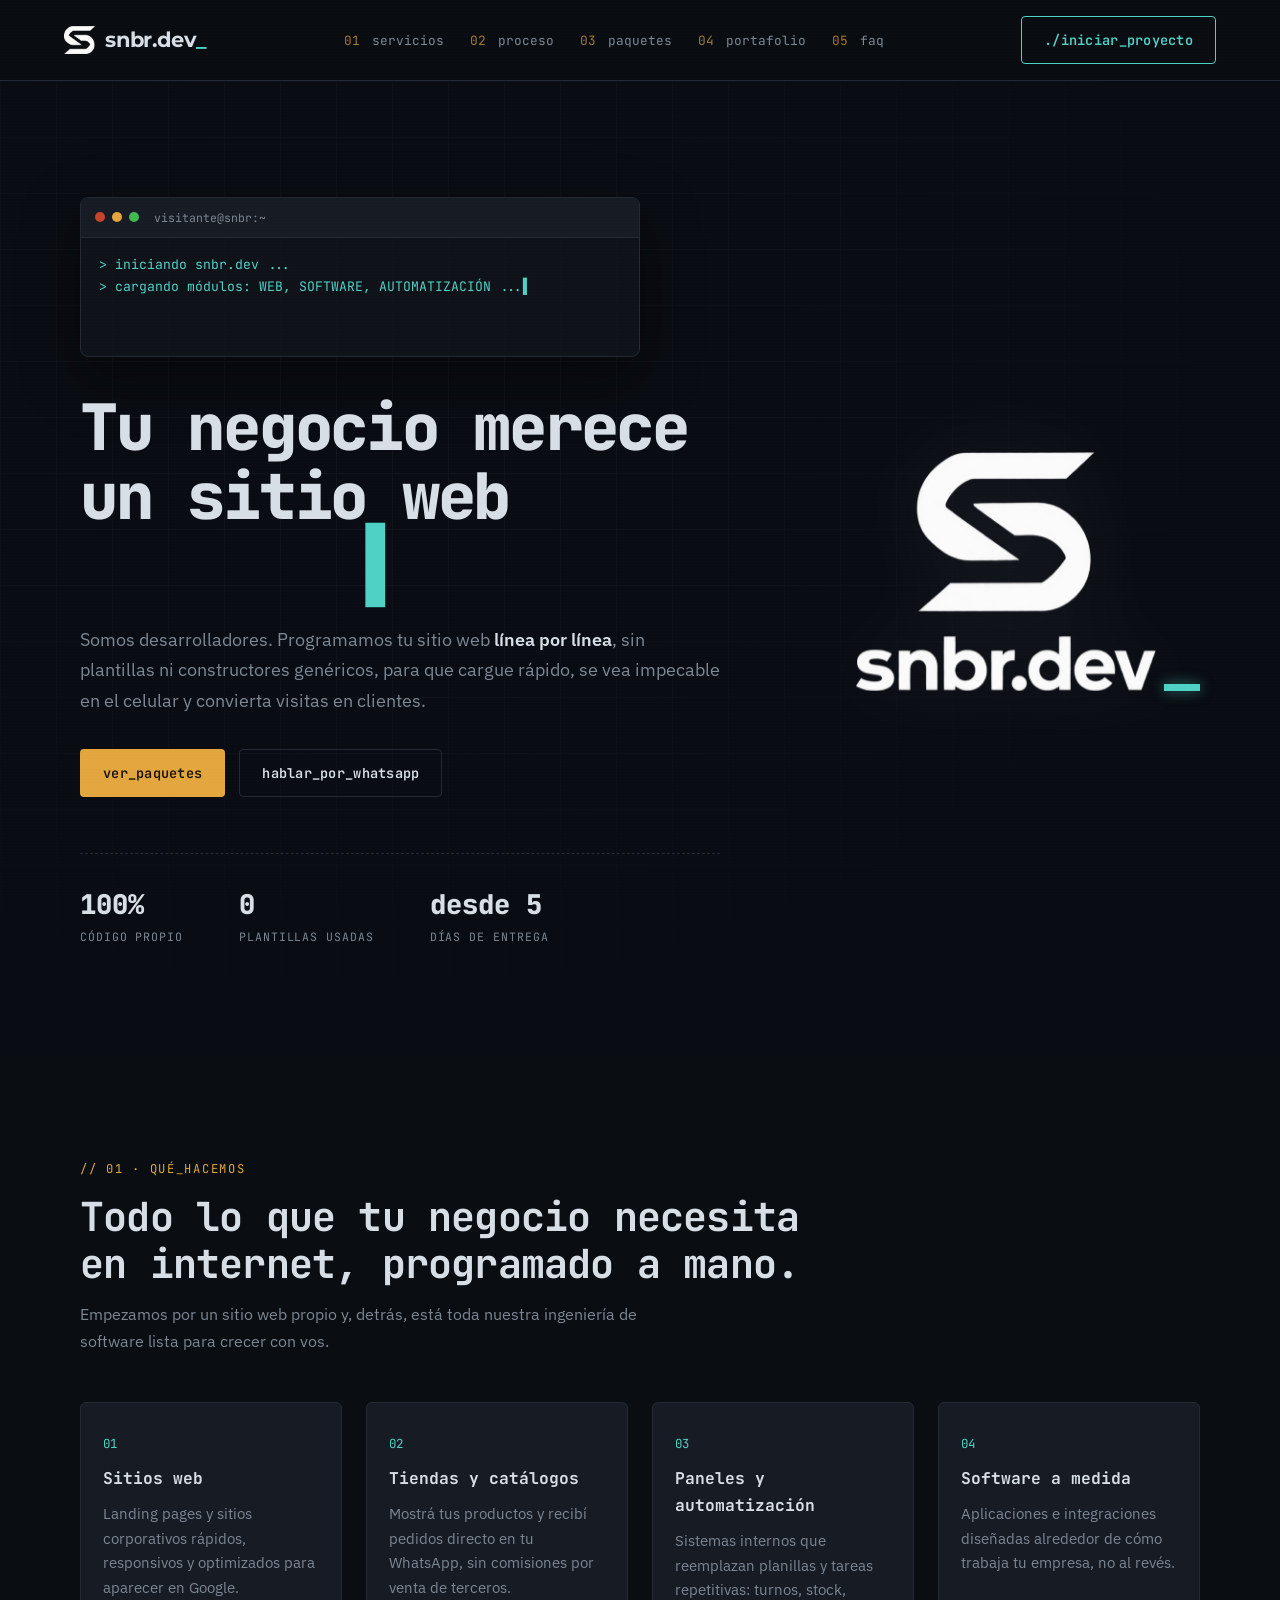
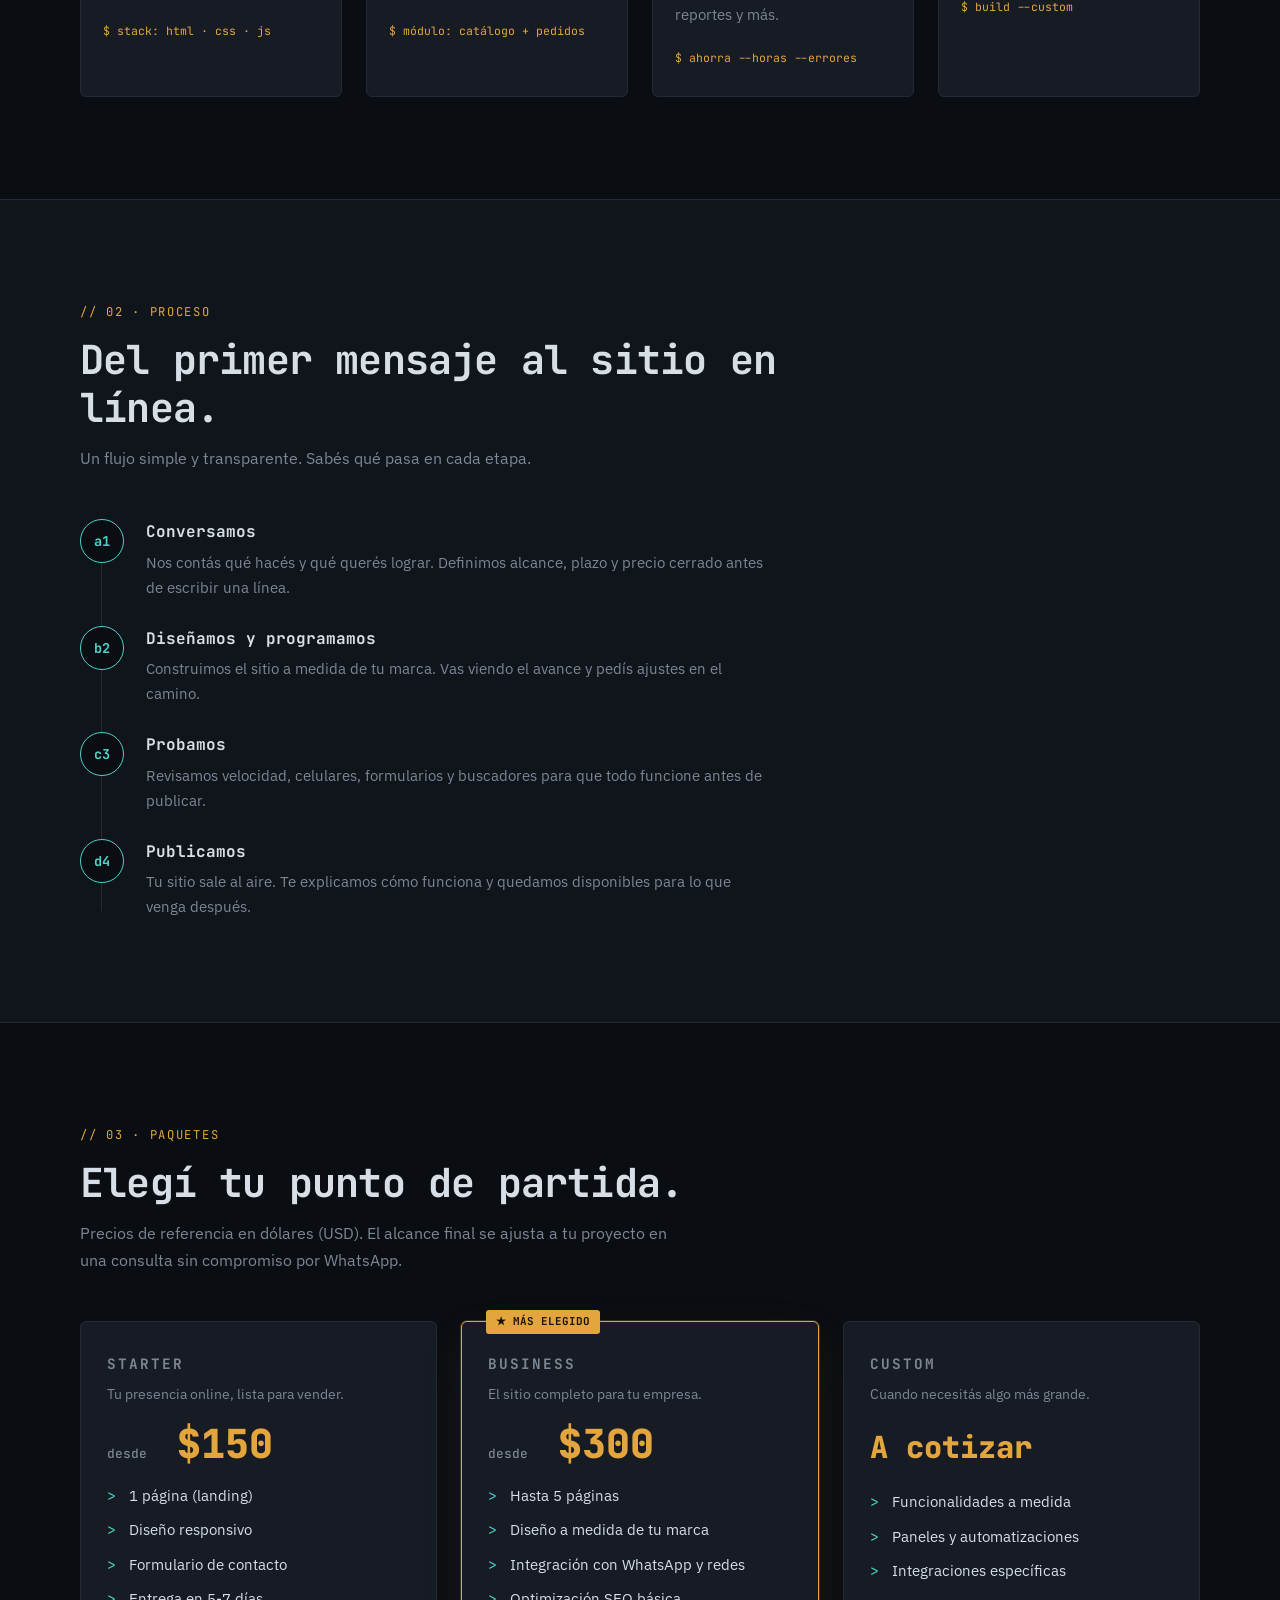
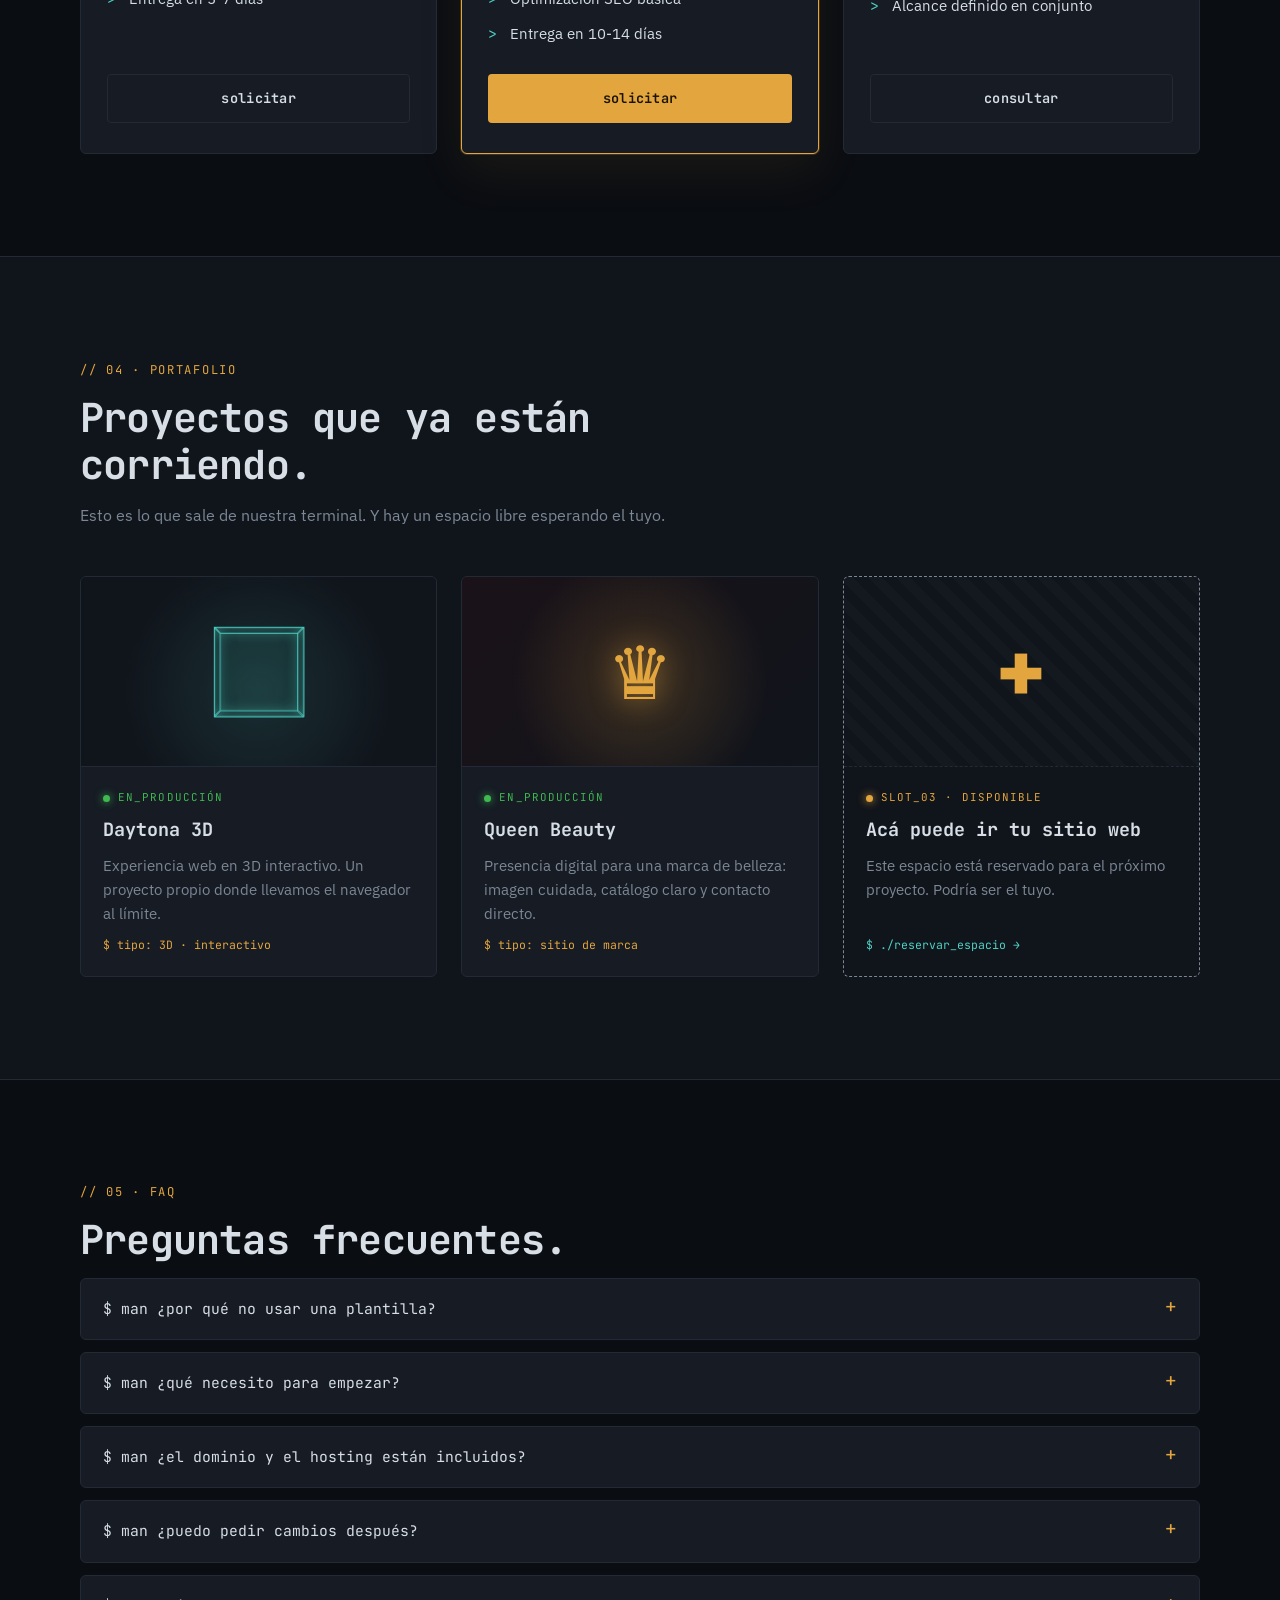
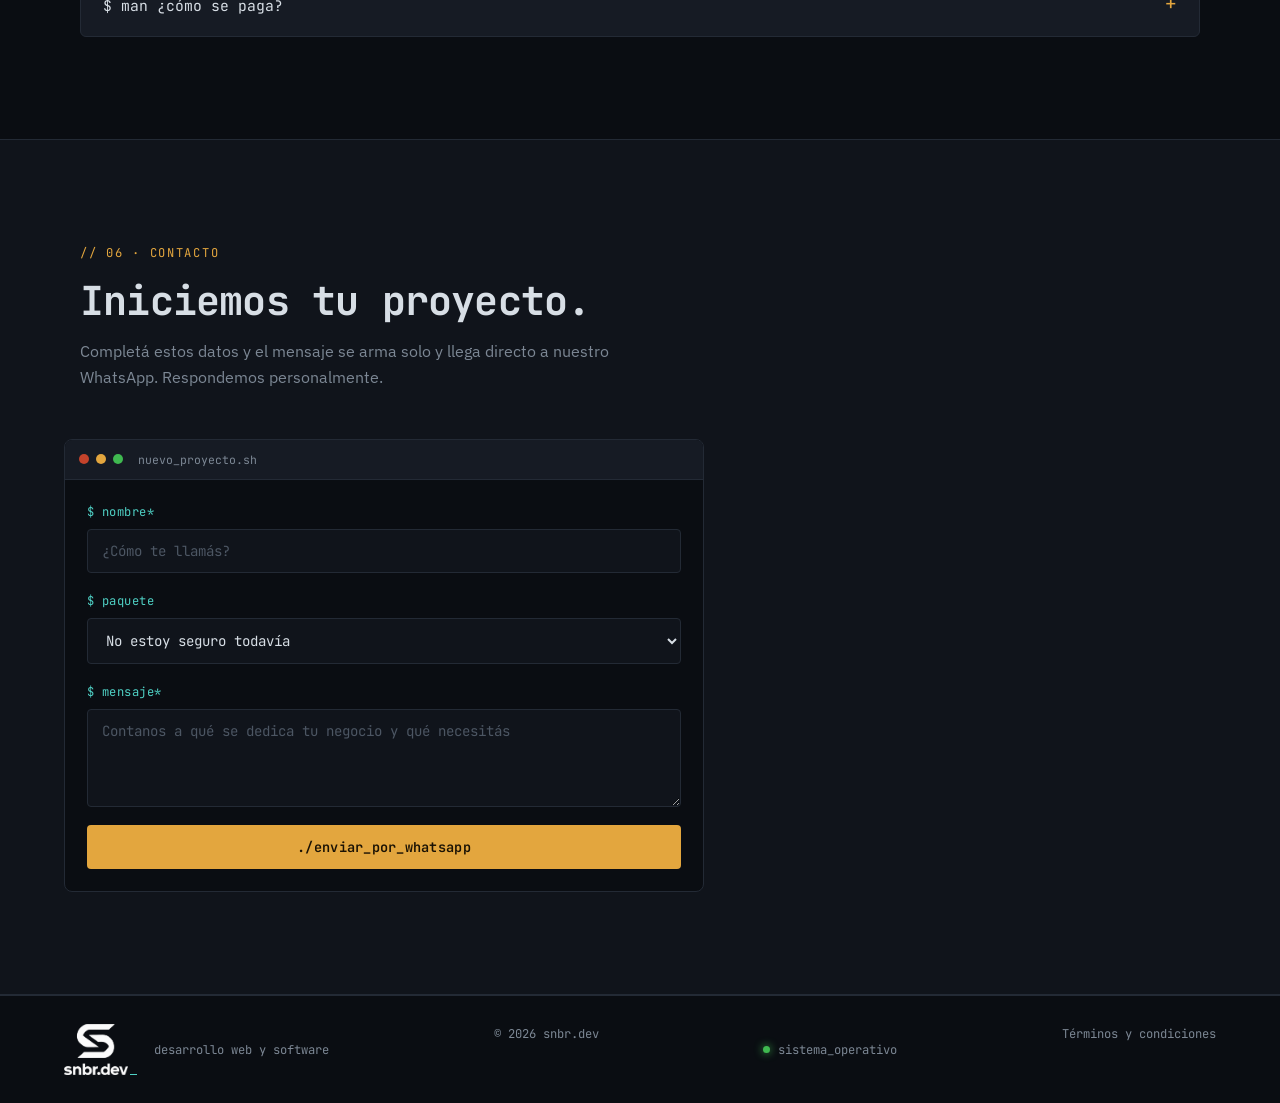
==== commit 5ed1d15d: "Actualización web: [1] www.snbr.dev [2026-10-07] [14-24]" ====
--- a/index.html
+++ b/index.html
@@ -10,9 +10,9 @@
 <title>snbr.dev // desarrollo web y software a medida</title>
 <meta name="description" content="Programamos sitios web y software a medida, desde cero y sin plantillas. Rápidos, seguros y pensados para que tu negocio consiga más clientes. Paraguay.">
 <meta name="theme-color" content="#0a0d12">
-<link rel="icon" href="favicon-32.png" sizes="32x32" type="image/png">
-<link rel="icon" href="favicon-192.png" sizes="192x192" type="image/png">
-<link rel="apple-touch-icon" href="apple-touch-icon.png">
+<link rel="icon" href="favicon-32.png?v=65c0b4fa" sizes="32x32" type="image/png">
+<link rel="icon" href="favicon-192.png?v=a1364e89" sizes="192x192" type="image/png">
+<link rel="apple-touch-icon" href="apple-touch-icon.png?v=ab906369">
 <link rel="canonical" href="https://www.snbr.dev/">
 <meta property="og:type" content="website">
 <meta property="og:url" content="https://www.snbr.dev/">
@@ -39,7 +39,7 @@
 <link rel="preconnect" href="https://fonts.googleapis.com">
 <link rel="preconnect" href="https://fonts.gstatic.com" crossorigin>
 <link href="https://fonts.googleapis.com/css2?family=JetBrains+Mono:wght@400;500;700;800&family=Montserrat:wght@700&family=IBM+Plex+Sans:wght@400;500;600&display=swap" rel="stylesheet">
-<link rel="stylesheet" href="style.css">
+<link rel="stylesheet" href="style.css?v=18320831">
 </head>
 <body>
 
@@ -48,7 +48,7 @@
 
 <!-- NAV -->
 <header class="nav" id="nav">
-  <a href="#top" class="nav__logo" aria-label="snbr.dev, inicio"><img src="img/icon-white.png" alt="" width="30" height="28"><span class="nav__word">snbr.dev<span class="cursor-blink" aria-hidden="true">_</span></span></a>
+  <a href="#top" class="nav__logo" aria-label="snbr.dev, inicio"><img src="img/icon-white.png?v=bd176374" alt="" width="30" height="28"><span class="nav__word">snbr.dev<span class="cursor-blink" aria-hidden="true">_</span></span></a>
   <nav class="nav__links" id="navLinks" aria-label="Principal">
     <a href="#servicios"><i>01</i> servicios</a>
     <a href="#proceso"><i>02</i> proceso</a>
@@ -103,7 +103,7 @@
     </ul>
    </div>
    <div class="hero__brand" aria-hidden="true">
-    <span class="brand-mark"><img src="img/logo-white.png" alt="" width="626" height="498"><i class="brand-mark__cursor"></i></span>
+    <span class="brand-mark"><img src="img/logo-white.png?v=bb1cac8f" alt="" width="626" height="498"><i class="brand-mark__cursor"></i></span>
    </div>
   </div>
 </section>
@@ -345,13 +345,13 @@
 </main>
 
 <footer class="footer">
-  <span class="footer__brand"><span class="brand-mark brand-mark--sm"><img src="img/logo-white.png" alt="snbr.dev" width="626" height="498"><i class="brand-mark__cursor"></i></span><span>desarrollo web y software</span></span>
+  <span class="footer__brand"><span class="brand-mark brand-mark--sm"><img src="img/logo-white.png?v=bb1cac8f" alt="snbr.dev" width="626" height="498"><i class="brand-mark__cursor"></i></span><span>desarrollo web y software</span></span>
   <span>© 2026 snbr.dev</span>
   <span class="footer__badge"><span class="dot dot--green"></span>sistema_operativo</span>
   <a href="terms-and-conditions.html">Términos y condiciones</a>
 </footer>
 
-<script src="script.js"></script>
+<script src="script.js?v=c3bd68d9"></script>
 <script type="module" src="https://static.cloudflareinsights.com/beacon.min.js/v31edd6df95cf4e85bb4c19e7a9bdbcba1788362987495" integrity="sha512-iIg7k2xntmwu6/uSb5tpc/hySgZc4eoL31yB29W6tJFo2akwjPWcEqnCEdJvGexCL0KEQwVYv5BlowfhVz26hg==" data-cf-beacon='{"version":"2024.11.0","token":"c541d14c4cc54518a84c3ea2ff11c56e","r":1,"spa":2}' crossorigin="anonymous"></script>
 </body>
 </html>
